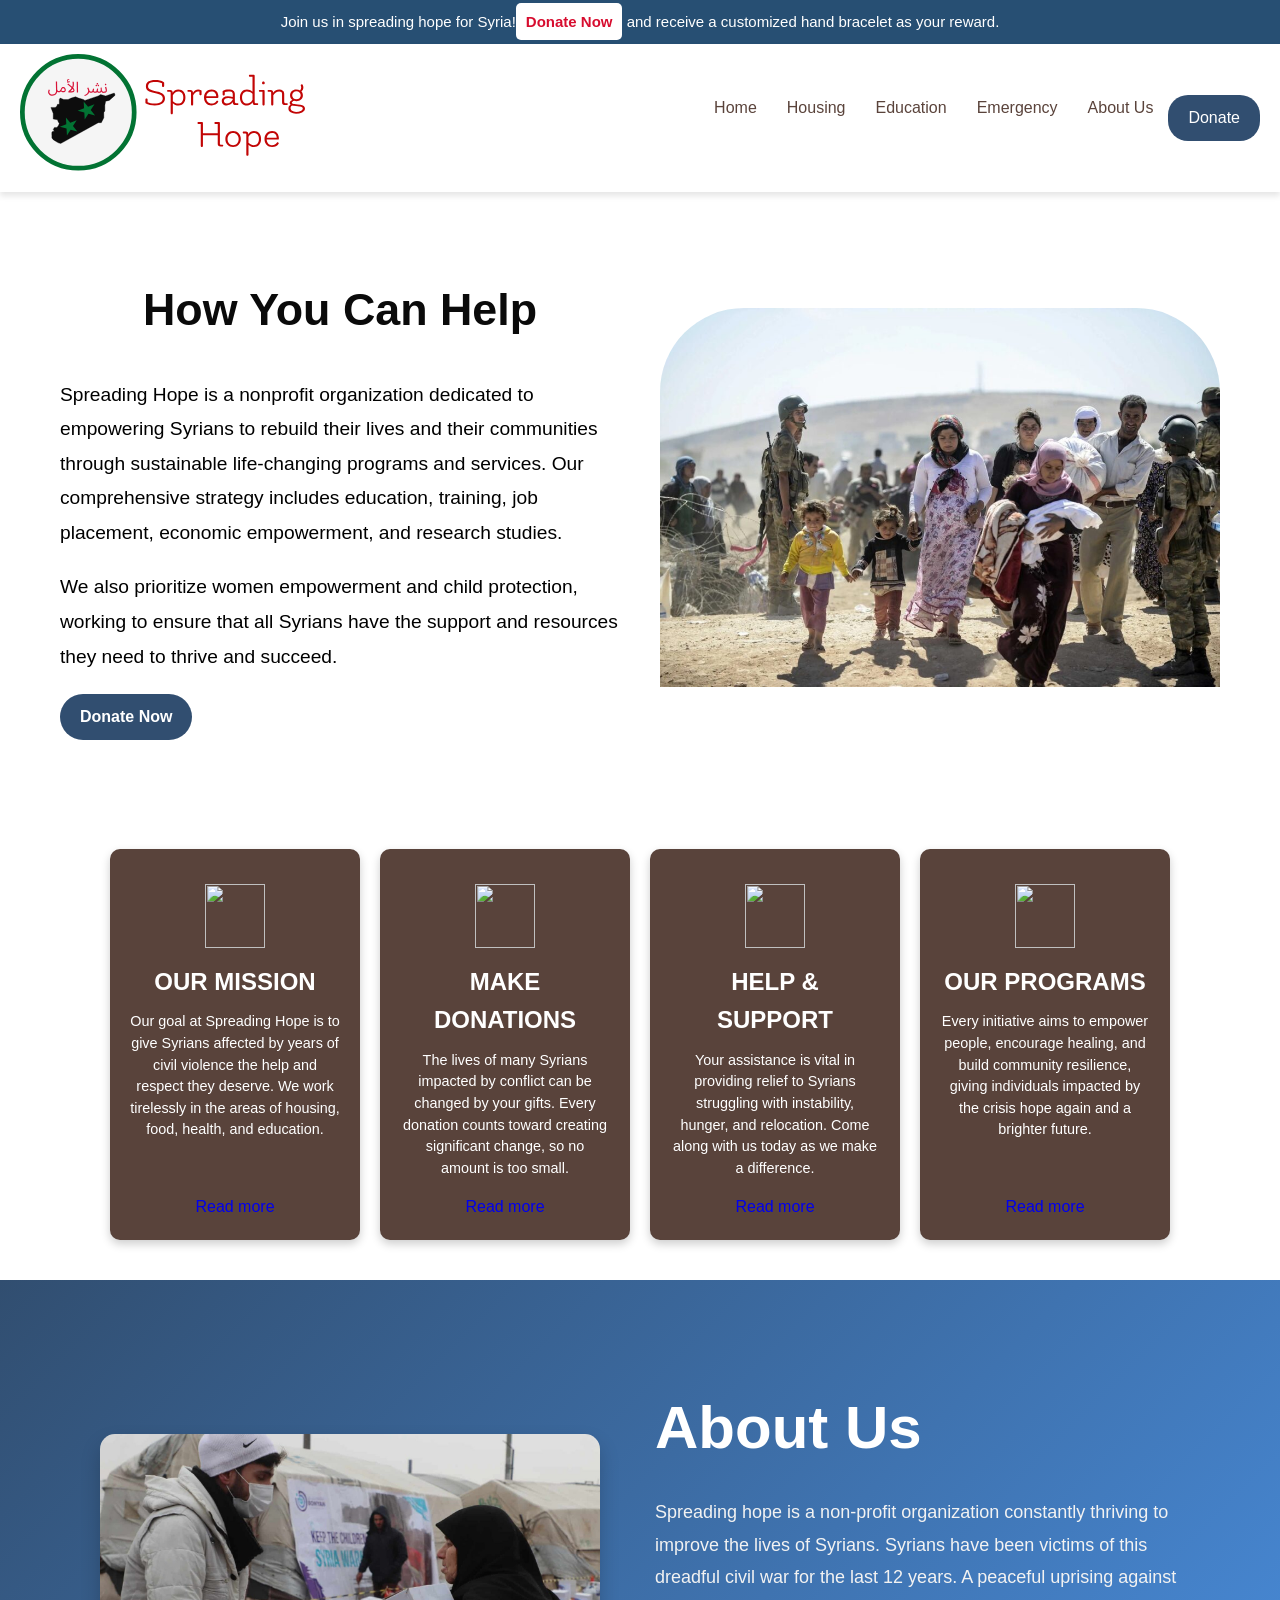
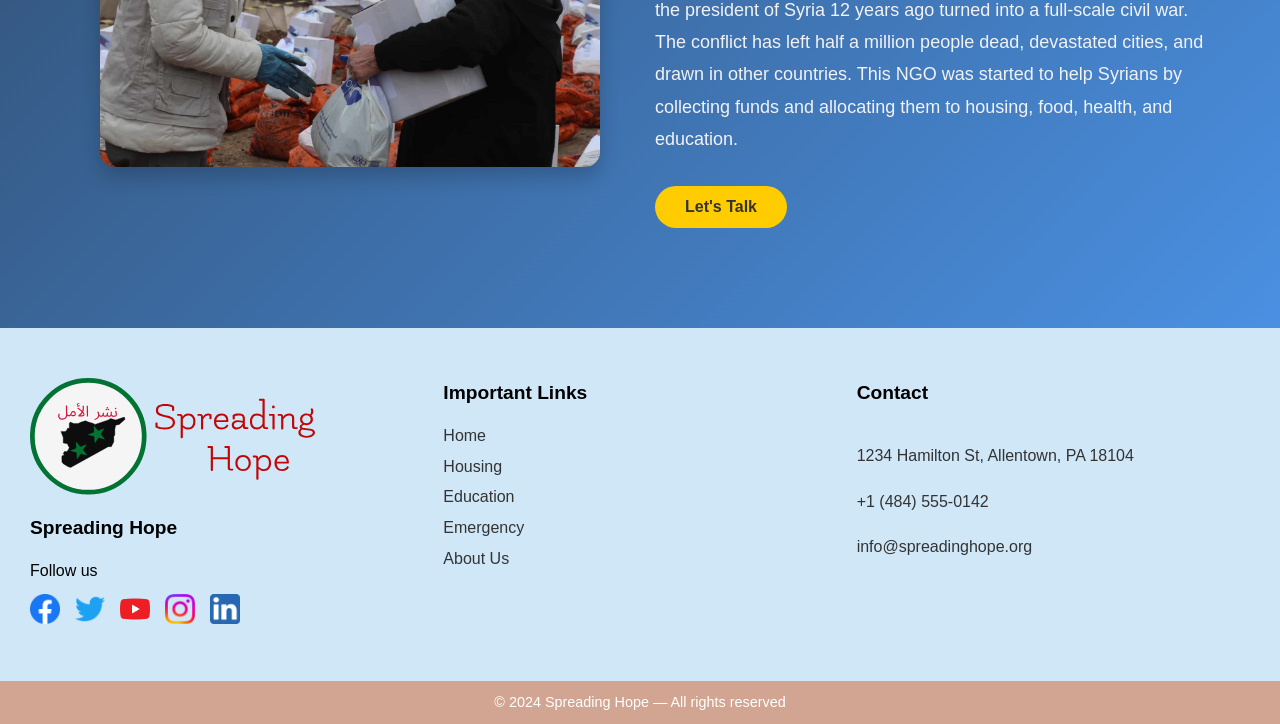
==== about-us.html @ 74ffae23 "Refine site with SEO, accessibility, and content updates" ====
<!DOCTYPE html>
<html lang="en">
<head>
  <meta charset="UTF-8">
  <meta name="viewport" content="width=device-width, initial-scale=1.0">
  <title>About Us — Spreading Hope for Syria</title>
  <meta name="description" content="Spreading Hope is a nonprofit providing housing, education, and emergency relief to Syrians affected by years of conflict.">
  <link rel="icon" type="image/svg+xml" href="images/logo.svg">
  <meta property="og:type" content="website">
  <meta property="og:title" content="About Us — Spreading Hope for Syria">
  <meta property="og:description" content="Spreading Hope is a nonprofit providing housing, education, and emergency relief to Syrians affected by years of conflict.">
  <meta property="og:image" content="images/About Us 1.jpg">
  <meta name="twitter:card" content="summary_large_image">
  <link rel="stylesheet" href="style.css">
</head>
<body>

    <!-- Header Section -->
    <div class="top-container">
        <p class="top-message">Join us in spreading hope for Syria!<a href="donation.html" class="learn-more">Donate Now</a> and receive a customized hand bracelet as your reward.</p>
      </div>


      <header>
    <nav>
      <div class="logo">
        <img src="images/logo.svg" alt="Spreading Hope logo" width="120" height="120" loading="lazy" decoding="async">
      </div>
      <ul class="sidebar">
        <li onclick="hideSidebar()"><a href="#" aria-label="Close menu"><svg xmlns="http://www.w3.org/2000/svg" height="24px" viewBox="0 -960 960 960" width="24px" fill="currentColor"><path d="m256-200-56-56 224-224-224-224 56-56 224 224 224-224 56 56-224 224 224 224-56 56-224-224-224 224Z"/></svg></a></li>
        <li><a href="index.html">Home</a></li>
        <li><a href="housing.html">Housing</a></li>
        <li><a href="education.html">Education</a></li>
        <li><a href="emergency.html">Emergency</a></li>
        <li><a href="about-us.html">About Us</a></li>
        <li><a href="donation.html" class="cta-button">Donate Now</a></li>
      </ul>
      <ul>
        <li class="hideOnMobile"><a href="index.html">Home</a></li>
        <li class="hideOnMobile"><a href="housing.html">Housing</a></li>
        <li class="hideOnMobile"><a href="education.html">Education</a></li>
        <li class="hideOnMobile"><a href="emergency.html">Emergency</a></li>
        <li class="hideOnMobile"><a href="about-us.html">About Us</a></li>
        <li class="hideOnMobile"><a href="donation.html" class="cta-button">Donate</a></li>
        <li class="menubutton" onclick="showSidebar()"><a href="#" aria-label="Open menu"><svg xmlns="http://www.w3.org/2000/svg" height="24px" viewBox="0 -960 960 960" width="24px" fill="currentColor"><path d="M120-240v-80h720v80H120Zm0-200v-80h720v80H120Zm0-200v-80h720v80H120Z"/></svg></a></li>
      </ul>
    </nav>
  </header>

    <!-- About Us Section -->
    <!-- How you can Help -->
 <section class="why_donate">
    <div class="text-section">
        <h2>How You Can Help</h2>
        <p>
            Spreading Hope is a nonprofit organization dedicated to empowering Syrians to rebuild their lives and their communities through sustainable life-changing programs and services. Our comprehensive strategy includes education, training, job placement, economic empowerment, and research studies.
        </p>
        <p>
            We also prioritize women empowerment and child protection, working to ensure that all Syrians have the support and resources they need to thrive and succeed.
        </p>
        <a href="donation.html" class="learn-more">Donate Now</a>
    </div>
    <div class="image-section">
        <img src="images/housing1.jpg" alt="Image" loading="lazy" decoding="async">
    </div>
  </section>

<!-- Containers -->
<div class="card-container">
    <div class="card">
      <img src="images/our-mission-icon.png" alt="" width="64" height="64" loading="lazy">
      <h3>Our Mission</h3>
      <p>Our goal at Spreading Hope is to give Syrians affected by years of civil violence the help and respect they deserve. We work tirelessly in the areas of housing, food, health, and education.</p>
      <a class="btn" href="about-us.html">Read more</a>
    </div>
    <div class="card">
      <img src="images/make-donation-icon.png" alt="" width="64" height="64" loading="lazy">
      <h3>Make Donations</h3>
      <p>The lives of many Syrians impacted by conflict can be changed by your gifts. Every donation counts toward creating significant change, so no amount is too small.</p>
      <a class="btn" href="donation.html">Read more</a>
    </div>
    <div class="card">
      <img src="images/help-icon.png" alt="" width="64" height="64" loading="lazy">
      <h3>Help &amp; Support</h3>
      <p>Your assistance is vital in providing relief to Syrians struggling with instability, hunger, and relocation. Come along with us today as we make a difference.</p>
      <a class="btn" href="emergency.html">Read more</a>
    </div>
    <div class="card">
      <img src="images/programs-icon.png" alt="" width="64" height="64" loading="lazy">
      <h3>Our Programs</h3>
      <p>Every initiative aims to empower people, encourage healing, and build community resilience, giving individuals impacted by the crisis hope again and a brighter future.</p>
      <a class="btn" href="housing.html">Read more</a>
    </div>
  </div>

    <!-- About us -->
    <section id="about">
        <div class="main">
            <div class="image-container">
                <img src="images/About Us 1.jpg" alt="Make difference" loading="lazy" decoding="async">
            </div>
            <div class="about-text">
                <h1>About Us</h1>
                <p>Spreading hope is a non-profit organization constantly thriving to improve the lives of Syrians. Syrians have been victims of this dreadful civil war for the last 12 years. A peaceful uprising against the president of Syria 12 years ago turned into a full-scale civil war. The conflict has left half a million people dead, devastated cities, and drawn in other countries. This NGO was started to help Syrians by collecting funds and allocating them to housing, food, health, and education.</p>
                <button type="button" class="about_button">Let's Talk</button>
            </div>
        </div>
    </section>

 <!-- Footer Section -->
 <footer>
    <div class="footer">
      <div class="footer-section">
        <div class="logo">
          <img src="images/logo.svg" alt="Spreading Hope logo" width="120" height="120" style="display: block; margin-bottom: 15px;" loading="lazy" decoding="async">
        </div>
        <h3>Spreading Hope</h3>
        <p>Follow us</p>
        <div class="social-icons">
          <a href="#" aria-label="Facebook"><img src="images/facebook logo_icon.png" alt="" width="32" height="32" loading="lazy"></a>
          <a href="#" aria-label="X (Twitter)"><img src="images/twitter logo_icon.png" alt="" width="32" height="32" loading="lazy"></a>
          <a href="#" aria-label="YouTube"><img src="images/youtube logo_icon.png" alt="" width="32" height="32" loading="lazy"></a>
          <a href="#" aria-label="Instagram"><img src="images/instagram logo_icon.png" alt="" width="32" height="32" loading="lazy"></a>
          <a href="#" aria-label="LinkedIn"><img src="images/linkedin logo_icon.png" alt="" width="32" height="32" loading="lazy"></a>
        </div>
      </div>
      <div class="footer-section">
        <h3>Important Links</h3>
        <ul>
          <li><a href="index.html">Home</a></li>
          <li><a href="housing.html">Housing</a></li>
          <li><a href="education.html">Education</a></li>
          <li><a href="emergency.html">Emergency</a></li>
          <li><a href="about-us.html">About Us</a></li>
        </ul>
      </div>
      <div class="footer-section">
        <h3>Contact</h3>
        <div class="contact-info">
          <p>1234 Hamilton St, Allentown, PA 18104</p>
          <p>+1 (484) 555-0142</p>
          <p>info@spreadinghope.org</p>
        </div>
      </div>
    </div>
    <div class="footer-bottom">
      &copy; 2024 Spreading Hope &mdash; All rights reserved
    </div>
  </footer>

  <script src="script.js"></script>
</body>
</html>
---- style.css ----
/* General Styles */
* {
    margin: 0;
    padding: 0;
    box-sizing: border-box;
  }

  body {
    font-family: Arial, sans-serif;
    line-height: 1.6;
  }

  /* Top Container */
  .top-container {
    background-color: #274F73;
    color: white;
    text-align: center;
    padding: 10px 0;
    font-family: Arial, Helvetica, sans-serif;
    font-size: 15px;
  }
.learn-more{
    color: #d70d2f;
    text-decoration: none;
    font-weight: bold;
    font-size: 15px;
    padding: 10px 10px;
    background-color:white;
    border-radius: 5px;
    transition: background-color 0.3s ease;
}
  /* Logo size */
.logo img {
    height: 120px; /* Adjust this value for a smaller logo */
    width: auto; /* Maintain aspect ratio */

}

/* 
nav-sidebar styling */
.sidebar {
  position: fixed;
  top: 0;
  right: 0;
  height: 100vh;
  width: 15rem;
  z-index: 999;
  background-color: rgb(194, 222, 255, 0.6);
  backdrop-filter: blur(2px);
  box-shadow: -10px 0 10px rgb(233, 180, 180, 0.2);
  display: flex;
  flex-direction: column;
  align-items: flex-start;
  justify-content: flex-start;
}

  /* Navigation */
  header {
    position: sticky;
    background: white;
    padding: 10px 20px;
    top: 0; /* Sticks to the top of the viewport */
    z-index: 1000; /* Ensures it stays above other elements */
    background: white; /* Matches the background color */
    padding: 10px 20px; /* Adjust as needed */
    box-shadow: 0 4px 6px rgba(0, 0, 0, 0.1); /* Optional: Adds a shadow for better visibility */

  }

  nav {
    display: flex;
    justify-content: space-between;
    align-items: center;
  }

  nav ul {
    list-style: none;
    display: flex;
  }

  nav a {
    text-decoration: none;
    color: #5A433B;
    margin: 0 15px;
  }

 .cta-button {
    background-color: #314e70;
    color: white;
    padding: 10px 20px;
    border-radius: 20px;
    display: inline-block; /* Ensures it's treated as a block-like element */
    margin: 0; /* Removes any default margins */
    text-decoration: none; /* Removes underline if any */
      
    
  }
.cta-button:hover {
    background-color: #003580; /* Slightly darker shade for hover effect */
     transition: background-color 0.3s ease;
    
  }

  /* Carousel */
.carousel {
    width: 100%; 
    height: 700px; 
    overflow: hidden; 
    position: relative; 
}

.carousel-slides {
    display: flex; 
    transition: transform 0.5s ease; 
    width:100%;
}
/* 
.carousel-item {
    min-width: 100%; 
    height: 100%; 
    display: flex;
    justify-content: center; 
    align-items: center; 
} */
.carousel-item{
   flex: 0 0 100%;
   height:100%;

}
.carousel-item img {
    width: 100%; 
    height: 100%; 
    object-fit: cover; 
    display:block;
}

/* Center text in the carousel */
.carousel-content {
    position: absolute;
    top: 50%;
    left: 50%;
    transform: translate(-50%, -50%);
    color: #ffffff;
    font-size: 3rem;
    text-shadow: 2px 2px 4px rgba(0, 0, 0, 0.5); 
    z-index: 10; 
}

/* Ensure the following content doesn’t overlap */
#home {
    position: relative;
    z-index: 1; /* Place content above carousel */
    text-align: center;
}

/* Donation Page */
/* .donation {
    max-width: 600px;
    margin: 20px auto;
    padding: 20px;
}

#img_don{
    content: "";
    position: absolute;
    width: 100%;
    height: 80%;
    z-index: -1;
    opacity: 0.4;
}

h1 {
    font-size: 3em;
    margin-bottom: 10px;
}
.donation-interval {
    display: flex;
    justify-content: center;
    margin-bottom: 20px;
}
.donation-interval button {
    background-color: #4c2e19;
    color: white;
    border: none;
    padding: 10px 20px;
    margin: 0 5px;
    border-radius: 20px;
    font-size: 1em;
    cursor: pointer;
}
.donation-interval button.active {
    background-color: #8b4513;
}
.amount-options {
    display: grid;
    grid-template-columns: repeat(3, 1fr);
    gap: 15px;
    margin-bottom: 20px;
}
.amount {
    border: 1px solid #8b4513;
    border-radius: 10px;
    padding: 10px 0;
    font-size: 1.5em;
    cursor: pointer;
    background: white;
    transition: 0.3s;
}
.amount:hover {
    background-color: #f0e68c;
}
.custom-amount {
    border: 1px solid #8b4513;
    border-radius: 10px;
    padding: 10px;
    font-size: 1.2em;
    width: calc(100% - 30px);
    margin: 0 auto;
    text-align: center;
}
.submit-button {
    background-color: #4c2e19;
    color: white;
    border: none;
    padding: 10px 20px;
    font-size: 1em;
    border-radius: 10px;
    cursor: pointer;
    transition: 0.3s;
}
.submit-button:hover {
    background-color: #8b4513;
}
.payment-methods {
    margin-top: 30px;
}
.payment-methods img {
    width: 60px;
    margin: 0 10px;
    vertical-align: middle; */
/* } */



/* Why Donation */
.why_donate {
    max-width: 1200px;
    margin: 50px auto;
    display: flex;
    align-items: center;
    padding: 20px;
    gap: 20px;
}
.text-section {
    flex: 1;
    padding-right: 20px;
}
.text-section h1 {
    font-size: 3rem;
    color: #0056b3;
}
.text-section p {
    font-size: 1.2rem;
    line-height: 1.8;
    margin: 20px 0;
}
.text-section .badges {
    display: flex;
    gap: 15px;
    margin: 20px 0;
}
.text-section .badges img {
    width: 60px;
    height: 60px;
}
.text-section .learn-more {
    background-color: #314e70;
    color: #fff;
    text-decoration: none;
    padding: 10px 20px;
    border-radius: 25px;
    font-size: 1rem;
    display: inline-block;
    transition: background-color 0.3s;
}
.text-section .learn-more:hover {
    background-color: #003f7d;
}
.image-section {
    flex: 1;
    position: relative;
}
.image-section img {
    width: 100%;
    mask-image: url('data:image/svg+xml;utf8,<svg xmlns="http://www.w3.org/2000/svg" viewBox="0 0 100 100"><rect width="100" height="100" rx="15" ry="15" fill="white" /></svg>');
    -webkit-mask-image: url('data:image/svg+xml;utf8,<svg xmlns="http://www.w3.org/2000/svg" viewBox="0 0 100 100"><rect width="100" height="100" rx="15" ry="15" fill="white" /></svg>');
    mask-size: cover;
    -webkit-mask-size: cover;
}

/* 3 Container */
/* .container {
    display: flex;
    justify-content: space-between;
    gap: 20px;
    max-width: 1000px;
    margin: 0 auto;
}
.card {
    background-color: #fff;
    border-radius: 10px;
    box-shadow: 0 4px 6px rgba(0, 0, 0, 0.1);
    width: 300px;
    text-align: center;
    padding: 20px;
    border: 1px solid #ddd;
}
.card img {
    width: 60px;
    height: 60px;
    margin-bottom: 10px;
}
.card h3 {
    color: #0066cc;
    margin: 10px 0;
}
.card p {
    color: #555;
    margin: 10px 0 20px;
}
.card a {
    text-decoration: none;
    background-color: #0066cc;
    color: #fff;
    padding: 10px 20px;
    border-radius: 5px;
    display: inline-block;
}
.card a:hover {
    background-color: #005bb5;
} */

/* Youtube Link */
.youtube {
    text-align: center;
    max-width: 900px;
    margin: 0 auto;
}

.subtitle {
    font-size: 1.2em;
    color: #8b0000;
    margin-bottom: 20px;
}
.video-container {
    width: 100%;
    max-width: 600px;
    margin: 0 auto;
    border-radius: 10px;
    overflow: hidden;
    box-shadow: 0 4px 6px rgba(0, 0, 0, 0.1);
}
.video-container img {
    width: 100%;
    display: block;
}
.sw{
    width: 100%;
    height: 450px;
    border: none;
}

/* Client Section */
#client-section{
    position: relative;
    z-index: -1;
    text-align: center;
    margin-top: 100px;
    margin-bottom: 100px;
     }

     #client-section::before{
        content: "";
        position: absolute;
        /* background: url('../bg.jpg'); */
        width: 100%;
        height: 100%;
        z-index: -1;
        opacity: 0.4;
         }

         #img_client{
             content: "";
             position: absolute;
             width: 100%;
             height: 100%;
             z-index: -1;
             opacity: 0.4;
         }


     #client{
         display: flex;
         justify-content: center;
         align-items: center;
     }

     .client-item{
         padding: 34px;
     }

     #client img{
         height: 124px;
     }



/* Subscribe Section */
.subscribe-section {
    color: white;
    padding: 50px 20px;
    text-align: center;
    border-radius: 15px;
    box-shadow: 0 4px 10px rgba(0, 0, 0, 0.2);
    margin-top: 100px;
}

.subscribe-title {
    font-size: 32px;
    font-weight: bold;
    margin-bottom: 20px;
}

.subscribe-description {
    font-size: 18px;
    margin-bottom: 30px;
    color: #f0f0f0;
}

.subscribe-form {
    display: flex;
    justify-content: center;
    align-items: center;
    gap: 10px;
    flex-wrap: wrap;
}

.email-input {
    padding: 15px;
    font-size: 16px;
    border-radius: 25px;
    border: none;
    width: 300px;
    max-width: 100%;
    box-shadow: inset 0 2px 5px rgba(0, 0, 0, 0.2);
}

.subscribe-button {
    padding: 15px 30px;
    font-size: 16px;
    border: none;
    border-radius: 25px;
    background-color: #374d6d;
    color: #cdd0d4;
    cursor: pointer;
    font-weight: bold;
    transition: all 0.3s ease;
}

.subscribe-button:hover {
    background-color: #e0e6ef;
    color: #1d2b40;
    transform: translateY(-2px);
    box-shadow: 0 4px 10px rgba(0, 0, 0, 0.3);
}

 /* Contact Section */
 

.contact-section {
    background: url('images/peace.jpg*') no-repeat center center/cover; 
    padding: 60px 20px;
    text-align: center;
    border-radius: 15px;
    box-shadow: 0 8px 20px rgba(0, 0, 0, 0.1);
    margin: 50px auto;
    max-width: 800px;
}

.contact-title {
    font-size: 32px;
    font-weight: bold;
    color: #314e70;
    margin-bottom: 20px;
}

.contact-description {
    font-size: 18px;
    color: #555555;
    margin-bottom: 30px;
}

.contact-form {
    display: flex;
    flex-direction: column;
    gap: 15px;
    align-items: center;
    margin-bottom: 30px;
}

.contact-input, .contact-message {
    width: 100%;
    max-width: 500px;
    padding: 12px;
    font-size: 16px;
    border: 1px solid #cccccc;
    border-radius: 5px;
}

.contact-message {
    resize: none;
}

.contact-button {
    background-color: #314e70;
    color: white;
    padding: 12px 30px;
    font-size: 16px;
    border-radius: 25px;
    border: none;
    cursor: pointer;
    transition: background-color 0.3s ease;
}

.contact-button:hover {
    background-color: #4a90e2;
}

.contact-info {
    margin-top: 30px;
    font-size: 16px;
    color: #333333;
}

.contact-info p {
    margin: 5px 0;
}

/* About Us Section */
#about {
    width: 100%;
    padding: 100px 0;
    background: linear-gradient(135deg, #314e70, #4a90e2);
    color: white;
}

.main {
    width: 1130px;
    max-width: 95%;
    margin: 0 auto;
    display: flex;
    align-items: center;
    justify-content: space-between; /* Ensures image and text are on opposite sides */
    gap: 30px; /* Adds spacing between the image and text */
    flex-wrap: wrap; /* Allows wrapping for smaller screens */
}

.image-container {
    flex: 1; /* Ensures the image section takes equal space */
    text-align: center; /* Center-aligns the image */
}

.image-container img {
    height: auto;
    width: 100%; /* Makes image responsive */
    max-width: 500px; /* Limits the maximum size */
    border-radius: 15px;
    box-shadow: 0 10px 20px rgba(0, 0, 0, 0.2);
}

.about-text {
    flex: 1; /* Ensures the text section takes equal space */
    max-width: 600px;
}

.about-text h1 {
    font-size: 60px;
    font-weight: bold;
    margin-bottom: 20px;
}

.about-text p {
    font-size: 18px;
    line-height: 1.8;
    margin-bottom: 30px;
    color: #f2f2f2;
}

.about_button {
    background-color: #ffcc00;
    color: #333333;
    padding: 12px 30px;
    border-radius: 25px;
    font-size: 16px;
    font-weight: bold;
    border: none;
    cursor: pointer;
    transition: all 0.3s ease;
}

.about_button:hover {
    background-color: #ffd633;
}
/* Footer Section */
/* Footer */

.footer {
    background-color: #d0e7f8;
    padding: 40px 20px;
    display: flex;
    justify-content: space-between;
    align-items: flex-start;
    flex-wrap: wrap;
}
.footer-section {
    flex: 1;
    min-width: 250px;
    margin: 10px;
}
.footer-section h3 {
    margin-bottom: 15px;
    font-size: 1.2rem;
}
.footer-section ul {
    list-style: none;
    padding: 0;
}
.footer-section ul li {
    margin: 5px 0;
}
.footer-section ul li a {
    text-decoration: none;
    color: #333;
    font-size: 1rem;
}
.footer-section ul li a:hover {
    text-decoration: underline;
}
.social-icons {
    display: flex;
    gap: 15px;
    margin-top: 10px;
}
.social-icons a img {
    width: 30px;
    height: 30px;
}
.contact-info {
    display: flex;
    flex-direction: column;
    gap: 10px;
}
.contact-info div {
    display: flex;
    align-items: center;
    gap: 10px;
}
.contact-info div img {
    width: 20px;
    height: 20px;
}
.footer-bottom {
    background-color: #d1a592;
    text-align: center;
    padding: 10px 20px;
    font-size: 0.9rem;
    color: #fff;
}



   /* Utility Classes */
   .h-primary{
       font-size: 2.8rem;
       padding: 12px;
       
      
   }


h2{
  
    text-align: center;
    font-size: 2.8rem;
    padding: 12px;
    color: #0a0a0a;
    
    
}

   .h-secondary{
       font-size: 2.3rem;
       padding: 12px;
   }

   /* .btn{
       padding: 6px 20px;
       border: 2px solid white;
       background-color: brown;
       color: white;
       margin: 17px;
       font-size: 1.5rem;
       border-radius: 10px;
       cursor: pointer;
   }

   .btn:hover{
       background-color: black;
       color: white;
   }
 */


/* - */
/* button{
    background: #f9004d;
    color: white;
    text-decoration: none;
    border: 2px solid transparent;
    font-weight: bold;
    padding: 13px 30px;
    border-radius: 30px;
    transition: .4s;
    justify-content:center;
} */
/* button:hover{
    background: transparent;
    border: 2px solid #f9004d;
    cursor: pointer;
} */

/* /* Subscibe */
.subscribe-container {
    text-align: center;
    width: 90%;
    max-width: 600px;
    margin: auto;
  }

  .subscribe-title {
    font-size: 2.3rem;
    color: #0046aa;
    margin: 0;
  }

  .highlight {
    font-weight: bold;
  }

  .subscribe-description {
    font-size: 1rem;
    color: #00c0ff;
    margin: 10px 0 20px;
  }

  .subscribe-form {
    display: flex;
    justify-content: center;
    align-items: center;
  }

  .email-input {
    flex: 1;
    padding: 12px 15px;
    border: 1px solid #ccc;
    border-radius: 4px 0 0 4px;
    font-size: 1rem;
    outline: none;
  }

  .email-input::placeholder {
    color: #aaa;
  } 

  /* .subscribe-button {
    background-color: #ff9800;
    color: #ffffff;-
    border: none;
    padding: 12px 20px;
    font-size: 1rem;
    cursor: pointer;
    border-radius: 0 4px 4px 0;
    transition: background-color 0.3s ease;
  }

  .subscribe-button:hover {
    background-color: #e68a00;
  } */


  /* Footer */

   .footer {
    background-color: #d0e7f8;
    padding: 40px 20px;
    display: flex;
    justify-content: space-between;
    align-items: flex-start;
    flex-wrap: wrap;
    width:100%;
    height: auto;
}
.footer-section {
    flex: 1;
    min-width: 250px;
    margin: 10px;
}
.footer-section h3 {
    margin-bottom: 15px;
    font-size: 1.2rem;
} 
.footer-section ul {
    list-style: none;
    padding: 0;
}
.footer-section ul li {
    margin: 5px 0;
}
.footer-section ul li a {
    text-decoration: none;
    color: #333;
    font-size: 1rem;
}
.footer-section ul li a:hover {
    text-decoration: underline;
}
.social-icons {
    display: flex;
    gap: 15px;
    margin-top: 10px;
}
.social-icons a img {
    width: 30px;
    height: 30px;
}
.contact-info {
    display: flex;
    flex-direction: column;
    gap: 10px;
}
.contact-info div {
    display: flex;
    align-items: center;
    gap: 10px;
}
.contact-info div img {
    width: 20px;
    height: 20px;
}
/* .footer-bottom {
    background-color: #d1a592;
    text-align: center;
    padding: 10px 20px;
    font-size: 0.9rem;
    color: #fff;
    width: 100%;
    height:auto;
} */
/* .footer-bottom {
    background-color: #d1a592; 
    text-align: center;
    padding: 10px 20px;
    font-size: 0.9rem;
    color: #fff;
    width: 100%; 
    height: auto;
    box-sizing: border-box; 
    position: relative; 
} */




/*Donation  */
.donation {
    text-align: center;
    justify-content: center;
    align-items: center;
    display: flex;
    flex-wrap: wrap;
    justify-content: space-around;

}

.donation-container {
    width: 400px;
    background-color: #ffffff;
    box-shadow: 0 4px 10px rgba(0, 0, 0, 0.1);
    border-radius: 8px;
    padding: 20px;
    text-align: center;
}

.donation-container h2 {
    font-size: 1.5rem;
    margin-bottom: 20px;
}

.amount-display {
    font-size: 2.5rem;
    font-weight: bold;
    color: #333;
    margin: 20px 0;
}

.amount-buttons {
    display: flex;
    justify-content: space-between;
    gap: 10px;
    margin-bottom: 20px;
}

.amount-button {
    flex: 1;
    padding: 10px;
    font-size: 1rem;
    border: 1px solid #cccccc;
    border-radius: 4px;
    text-align: center;
    cursor: pointer;
    background-color: #ffffff;
    transition: background-color 0.3s ease-in-out;
}

.amount-button:hover {
    background-color: #f0f0f0;
}

.amount-button.selected {
    background-color: #ffc107;
    color: #ffffff;
    font-weight: bold;
    border: none;
}

.custom-amount {
    display: flex;
    align-items: center;
    justify-content: center;
    margin-bottom: 20px;
    gap: 10px;
}

.custom-amount input {
    flex: 1;
    padding: 10px;
    border: 1px solid #cccccc;
    border-radius: 4px;
    text-align: center;
}

.custom-amount button {
    background-color: #e0e0e0;
    border: none;
    padding: 10px;
    border-radius: 4px;
    cursor: pointer;
    transition: background-color 0.3s ease-in-out;
}

.custom-amount button:hover {
    background-color: #cccccc;
}

.dropdown {
    width: 100%;
    padding: 10px;
    border: 1px solid #cccccc;
    border-radius: 4px;
    margin-bottom: 20px;
}

.next-button {
    width: 100%;
    padding: 15px;
    background-color: #ffc107;
    border: none;
    color: #ffffff;
    font-size: 1.2rem;
    font-weight: bold;
    border-radius: 4px;
    cursor: pointer;
    text-align: center;
    transition: background-color 0.3s ease-in-out;
}

.next-button:hover {
    background-color: #e6a700;
}

.payment-methods {
    margin-top: 30px;
}
.payment-methods img {
    width: 60px;
    margin: 0 10px;
    vertical-align: middle;
}

/* Hosuing page */
.section-wrapper {
    max-width: 1200px;
    margin: 50px auto;
    display: flex;
    align-items: center;
    gap: 20px;
    padding: 20px;
}

.image-column {
    flex: 1;
}

.image-column img {
    width: 100%;
    height: auto;
    border-radius: 15px;
    box-shadow: 0 4px 10px rgba(0, 0, 0, 0.1);
}

.text-column {
    flex: 1;
    padding: 10px;
}

#title {
    font-size: 2.5rem;
    color: #0056b3;
    margin-bottom: 20px;
}

#description {
    font-size: 1rem;
    line-height: 1.8;
    color: #555;
}

#description p {
    margin-bottom: 15px;
}


/* Container like mission */
.card-container {
    display: flex;
    justify-content: center;
    align-items: stretch; /* Ensures all cards stretch to the same height */
    gap: 20px;
    padding: 40px;
    flex-wrap: wrap;
}

.card {
    background:  #59433B;
    border-radius: 10px;
    width: 250px;
    min-height: 350px; /* Ensures all cards have the same height */
    text-align: center;
    padding: 20px;
    color: white;
    box-shadow: 0 4px 10px rgba(0, 0, 0, 0.2);
    transition: transform 0.3s ease, box-shadow 0.3s ease;
    display: flex;
    flex-direction: column;
    justify-content: space-between; /* Ensures consistent spacing for button placement */
}

.card:hover {
    transform: translateY(-5px);
    box-shadow: 0 6px 15px rgba(0, 0, 0, 0.3);
}

.card img {
    width: 60px;
    margin: 15px auto;
}

.card h3 {
    font-size: 1.5rem;
    margin-bottom: 10px;
    text-transform: uppercase;
}

.card p {
    font-size: 0.9rem;
    line-height: 1.5;
    margin-bottom: 15px;
    flex-grow: 1; /* Ensures text space adjusts for alignment */
}

.card button {
    background-color: #3c4c6a;
    color: #eef2fa;
    border: none;
    padding: 10px 15px;
    border-radius: 5px;
    font-size: 0.9rem;
    cursor: pointer;
    transition: background-color 0.3s ease;
}

.card button:hover {
    background-color: #ddeafc;
    color: #3c4c6a;
}



/* Emergancy Page */
.services{
    margin: 34px;
    display: flex;
}
.services .box{
   border: 2px solid brown;
   padding: 34px;
   margin: 25px 10px;
   border-radius: 28px;
   background-color: #f2f2f2;
   margin-bottom: 20px;
}

.services .box img{
   height: 160px;
   margin: auto;
   display: block;
}
.services .box p{
   font-style: initial;
}


/* Donation */
   /* Home section */
   #home{
    display: flex;
    flex-direction: column;
    padding: 3px 200px;
    height: 650px;
    justify-content: center;
    align-items: center;
}

#home::before{
    content: "";
/* background: url(../bg1.jpg) no-repeat center center/cover; */
position: absolute;
height: 642px;
top: 0px;
left: 0px;
width: 100%;
z-index: -1;
opacity: 0.89;
}

#home_img{
    position: absolute;
    height: 650px;
    top: 0px;
    left: 0px;
    width: 100%;
    z-index: -1;
    opacity: 0.89;
}

#home h1{
    color: #da382b;
    text-align: center;
    font-size: 4rem;
    
}

#home p{
    color: white;
    text-align: center;
    font-size: 1.5rem;
}



.cont_housing {
    display: flex;
    align-items: center;
    justify-content: space-between;
    padding: 20px;
    max-width: 1200px;
    margin: 0 auto;
    flex-wrap: wrap;
}

.hero, .what-we-do {
    padding: 40px 0;
    background-color: #ddeafc; 
    color: #070303;
}

.text-content {
    max-width: 50%;
}

.text-content h1  {
    font-size: 2.5rem;
    font-weight: bold;
    margin-bottom: 20px;
}
.text-content h2{
    font-size: 2.0rem;
    font-weight: bold;
    margin-bottom: 20px;
}

.text-content p {
    font-size: 1rem;
    line-height: 1.6;
    margin-bottom: 15px;
}

.video-content iframe {
    max-width: 100%;
    border-radius: 8px;
}

.image-content {
    flex: 1; /* Allows the image to take up available space */
    display: flex;
    justify-content: center; /* Centers the image horizontally */
}

.image-content img {
    max-width: 90%;
    height: auto;
    border-radius: 8px;

}

#change-life {
    background-color: #ffffff; /* White background for the section */
    color: #333333; /* Dark text for readability */
    text-align: center;
    padding: 40px 20px;
}

.impact-section h2 {
    font-size: 2.2rem;
    font-weight: bold;
    margin-bottom: 20px;
    color: #000000; /* Bold black for the heading */
}

.impact-section p {
    font-size: 1rem;
    line-height: 1.8;
    margin-bottom: 15px;
    color: #555555; /* Slightly lighter text for contrast */
}

.impact-section p:last-child {
    margin-bottom: 0;
}

#change-life hr {
    margin: 20px auto;
    border: none;
    border-top: 1px solid #dddddd;
    width: 60%;
}

#zayna-story-section {
    display: flex;
    flex-wrap: wrap;
    background-color: #2d3c66; /* Navy background */
    color: #ffffff; /* White text for contrast */
    padding: 40px 20px;
    align-items: center;
}

.story-content {
    display: flex;
    flex-direction: row;
    justify-content: center;
    width: 100%;
}

.story-image {
    flex: 1;
    min-width: 300px;
}

.story-image img {
    width: 90%;
    height: auto;
    border-radius: 8px;
}

.story-text {
    flex: 1;
    padding: 20px;
    max-width: 600px;
}

.story-text h2 {
    font-size: 2.4rem;
    font-weight: bold;
    margin-bottom: 20px;
}

.story-text p {
    font-size: 1rem;
    line-height: 1.6;
    margin-bottom: 15px;
}

.donate-btn {
    background-color: transparent;
    color: #ffffff;
    border: 2px solid #ffffff;
    padding: 10px 20px;
    font-size: 1rem;
    font-weight: bold;
    cursor: pointer;
    text-transform: uppercase;
    transition: background-color 0.3s ease, color 0.3s ease;
}

.donate-btn:hover {
    background-color: #ffffff;
    color: #2d3c66;
}

#project-overview {
    background-color: #4CAF50;
    padding: 30px 20px;
    text-align: center;
    color: #fff;
  }

  .projects-title {
    font-size: 28px;
    margin-bottom: 10px;
  }

  .projects-description {
    font-size: 16px;
    margin-bottom: 30px;
  }

  .projects-grid {
    display: flex;
    justify-content: center;
    gap: 20px;
  }

  .project-card {
    background-color: #fff;
    color: #4CAF50;
    border-radius: 5px;
    overflow: hidden;
    text-align: center;
    max-width: 300px;
    box-shadow: 0 4px 6px rgba(0, 0, 0, 0.1);
  }

  .project-image {
    width: 100%;
    height: auto;
  }

  .project-title {
    font-size: 20px;
    margin: 15px 0 5px;
  }

  .project-text {
    font-size: 14px;
    margin: 0 10px 15px;
  }

  .project-button {
    background-color: transparent;
    border: 2px solid #4CAF50;
    color: #4CAF50;
    padding: 10px 20px;
    border-radius: 5px;
    cursor: pointer;
    margin-bottom: 15px;
    transition: all 0.3s ease;
  }

  .project-button:hover {
    background-color: #4CAF50;
    color: #fff;
  }


  /* Emegency page */
  #emergency-care {
    background-color: #fff;
    color: #000;
    padding: 40px 20px;
    line-height: 1.6;
  }

  .content-wrapper {
    max-width: 800px;
    margin: 0 auto;
  }

  .section-title {
    font-size: 2.5rem;
    font-weight: bold;
    margin-bottom: 20px;
  }

  .intro-text {
    font-size: 1rem;
    margin-bottom: 20px;
  }

  .subheading {
    font-size: 1.25rem;
    margin: 30px 0 15px;
  }

  .action-list {
    list-style-type: none;
    padding: 0;
  }

  .action-list li {
    margin-bottom: 15px;
    font-size: 1rem;
  }

  .action-list li strong {
    font-weight: bold;
  }

  .closing-text {
    font-size: 1rem;
    margin-top: 30px;
  }
/* media query to hide sidebar nav on desktop */
@media screen and (max-width: 800px) {
    .hideOnMobile a {
      color: #333; /* Default link text color */
      text-decoration: none;
      font-weight: bold;
      padding: 20px 10px; /* Add padding to create space for the rectangle */
      border-radius: 5px; /* Optional: rounded corners for the rectangle */
      transition: background-color 0.3s ease, color 0.3s ease; /* Smooth transition for hover effect */
    }
}

/* Hover effect: change background and text color */
.hideOnMobile a:hover {
  background-color: #314e70; /* Highlight background color on hover */
  color: #fff; /* Change text color for contrast */
}

@media screen and (max-width: 400px) {
  .sidebar {
    width: 100%;
  }
}

/* desktop media query using css grid */
@media screen and (min-width: 800px) {
.sidebar {
  display: none;
}

.menubutton {
  display: none;
}

/* 
    .footer {
      position: relative;
      width: 100%;
      background: #3586ff;
      min-height: 100px;
      padding: 20px 50px;
      display: flex;
      justify-content: center;
      align-items: center;
      flex-direction: column;
    }

    .social-icon,
    .menu {
      position: relative;
      display: flex;
      justify-content: center;
      align-items: center;
      margin: 10px 0;
      flex-wrap: wrap;
    }

    .social-icon__item,
    .menu__item {
      list-style: none;
    }

    .social-icon__link {
      font-size: 2rem;
      color: #fff;
      margin: 0 10px;
      display: inline-block;
      transition: 0.5s;
    }
    .social-icon__link:hover {
      transform: translateY(-10px);
    }

    .menu__link {
      font-size: 1.2rem;
      color: #fff;
      margin: 0 10px;
      display: inline-block;
      transition: 0.5s;
      text-decoration: none;
      opacity: 0.75;
      font-weight: 300;
    }

    .menu__link:hover {
      opacity: 1;
    }

    .footer p {
      color: #fff;
      margin: 15px 0 10px 0;
      font-size: 1rem;
      font-weight: 300;
    }

    .wave {
      position: absolute;
      top: -100px;
      left: 0;
      width: 100%;
      height: 100px;
      background: url("https://i.ibb.co/wQZVxxk/wave.png");
      background-size: 1000px 100px;
    }

    .wave#wave1 {
      z-index: 1000;
      opacity: 1;
      bottom: 0;
      animation: animateWaves 4s linear infinite;
    }

    .wave#wave2 {
      z-index: 999;
      opacity: 0.5;
      bottom: 10px;
      animation: animate 4s linear infinite !important;
    }

    .wave#wave3 {
      z-index: 1000;
      opacity: 0.2;
      bottom: 15px;
      animation: animateWaves 3s linear infinite;
    }

    .wave#wave4 {
      z-index: 999;
      opacity: 0.7;
      bottom: 20px;
      animation: animate 3s linear infinite;
    } */

    @keyframes animateWaves {
      0% {
        background-position-x: 1000px;
      }
      100% {
        background-positon-x: 0px;
      }
    }

    @keyframes animate {
      0% {
        background-position-x: -1000px;
      }
      100% {
        background-positon-x: 0px;
      }
    }


  
/* ============================================================
   PASS 1 ENHANCEMENTS  (appended — design tokens, a11y, motion)
   ============================================================ */

:root {
  /* Color system — pulled from existing palette so nothing shifts visually */
  --color-primary: #274F73;
  --color-accent: #d70d2f;
  --color-text: #1a1a1a;
  --color-muted: #5a6470;
  --color-bg: #ffffff;
  --color-surface: #f4f7fb;

  /* Spacing scale */
  --space-xs: 0.5rem;
  --space-sm: 1rem;
  --space-md: 2rem;
  --space-lg: 4rem;

  /* Radius & shadow */
  --radius: 8px;
  --shadow-sm: 0 2px 8px rgba(0,0,0,0.06);
  --shadow-md: 0 8px 24px rgba(0,0,0,0.10);

  scroll-behavior: smooth;
}

/* Visually-hidden form labels (accessible to screen readers, invisible on screen) */
.visually-hidden {
  position: absolute !important;
  width: 1px; height: 1px;
  padding: 0; margin: -1px;
  overflow: hidden;
  clip: rect(0,0,0,0);
  white-space: nowrap;
  border: 0;
}

/* Consistent, visible keyboard focus for accessibility (WCAG 2.4.7) */
a:focus-visible,
button:focus-visible,
input:focus-visible,
textarea:focus-visible,
.cta-button:focus-visible {
  outline: 3px solid var(--color-accent);
  outline-offset: 2px;
  border-radius: 4px;
}

/* Style the card "Read more" / project links so the <a> looks like the old <button> */
.card .btn,
.project-card .project-button,
.about-text .about_button {
  display: inline-block;
  text-decoration: none;
  cursor: pointer;
}

/* Scroll-reveal motion (progressive enhancement; JS adds .is-visible) */
.reveal {
  opacity: 0;
  transform: translateY(24px);
  transition: opacity 0.6s ease, transform 0.6s ease;
  will-change: opacity, transform;
}
.reveal.is-visible {
  opacity: 1;
  transform: none;
}

/* Respect users who prefer reduced motion */
@media (prefers-reduced-motion: reduce) {
  :root { scroll-behavior: auto; }
  .reveal { opacity: 1; transform: none; transition: none; }
}
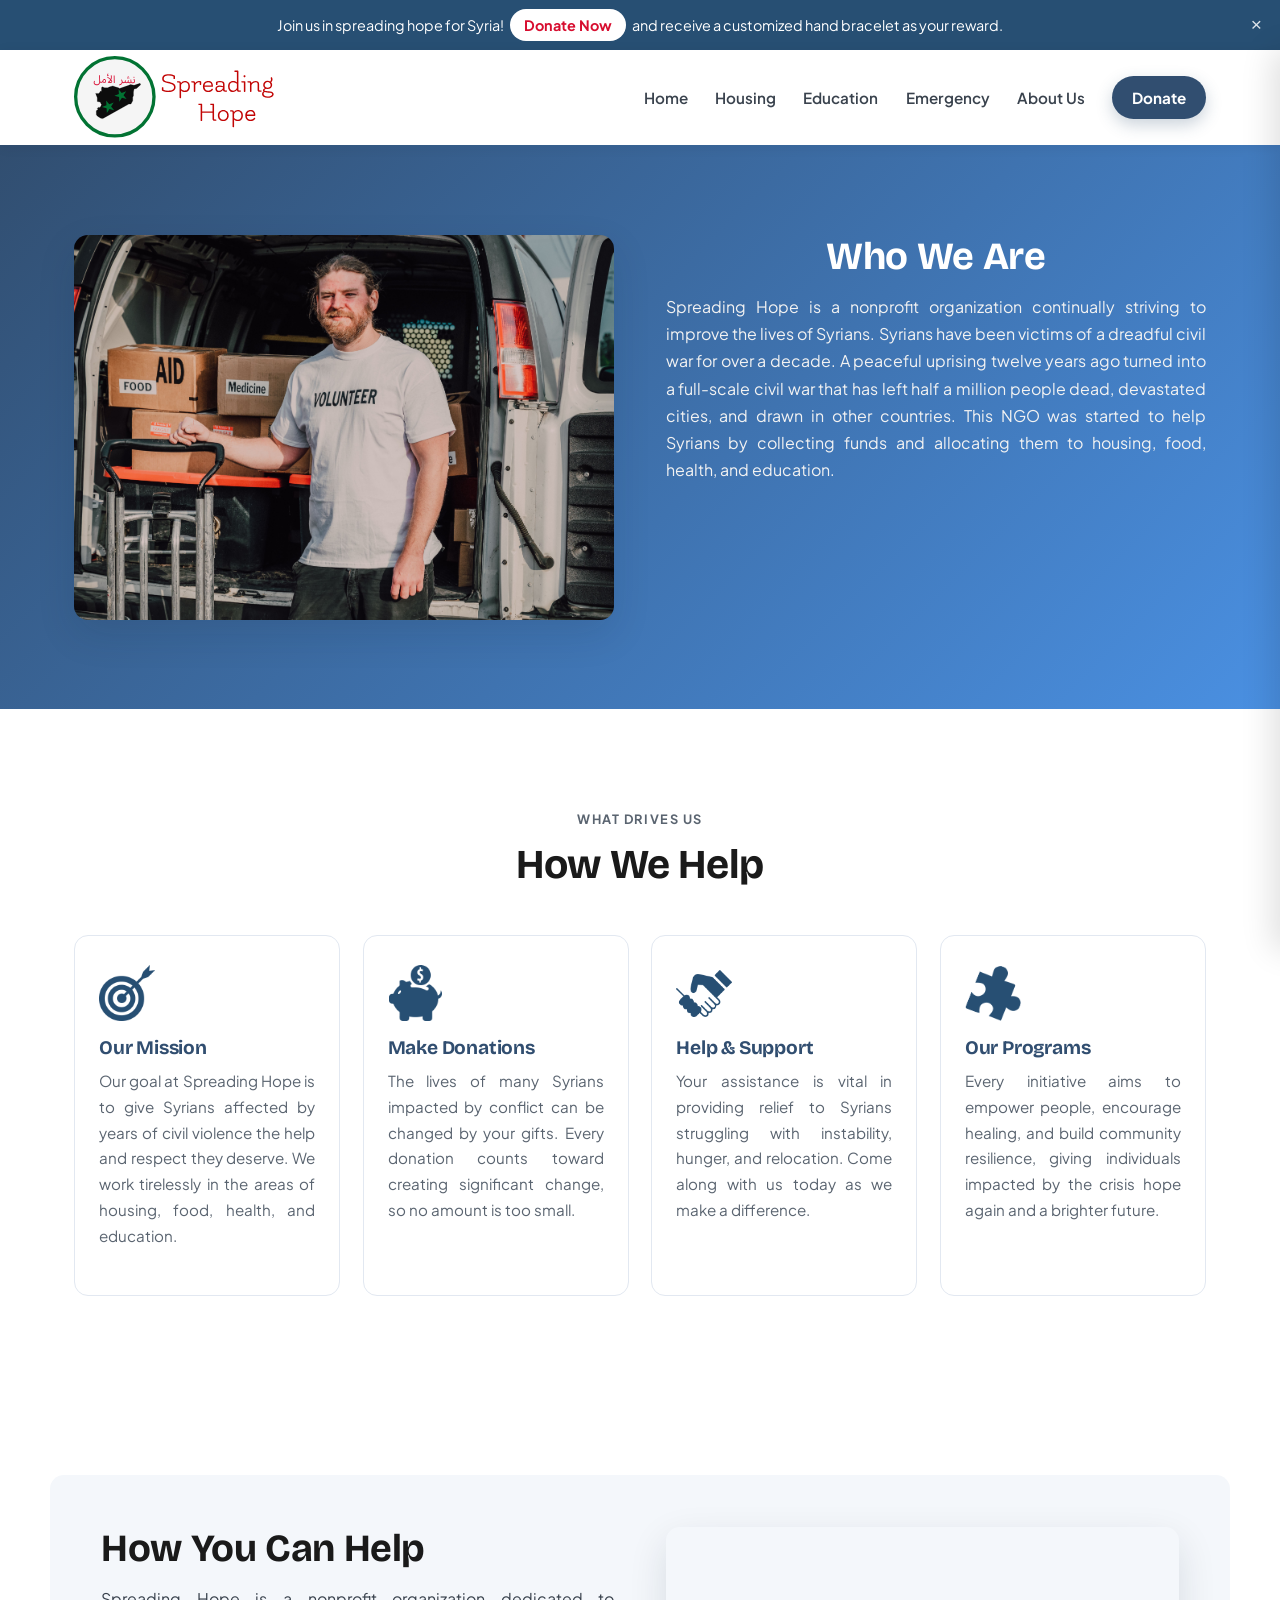
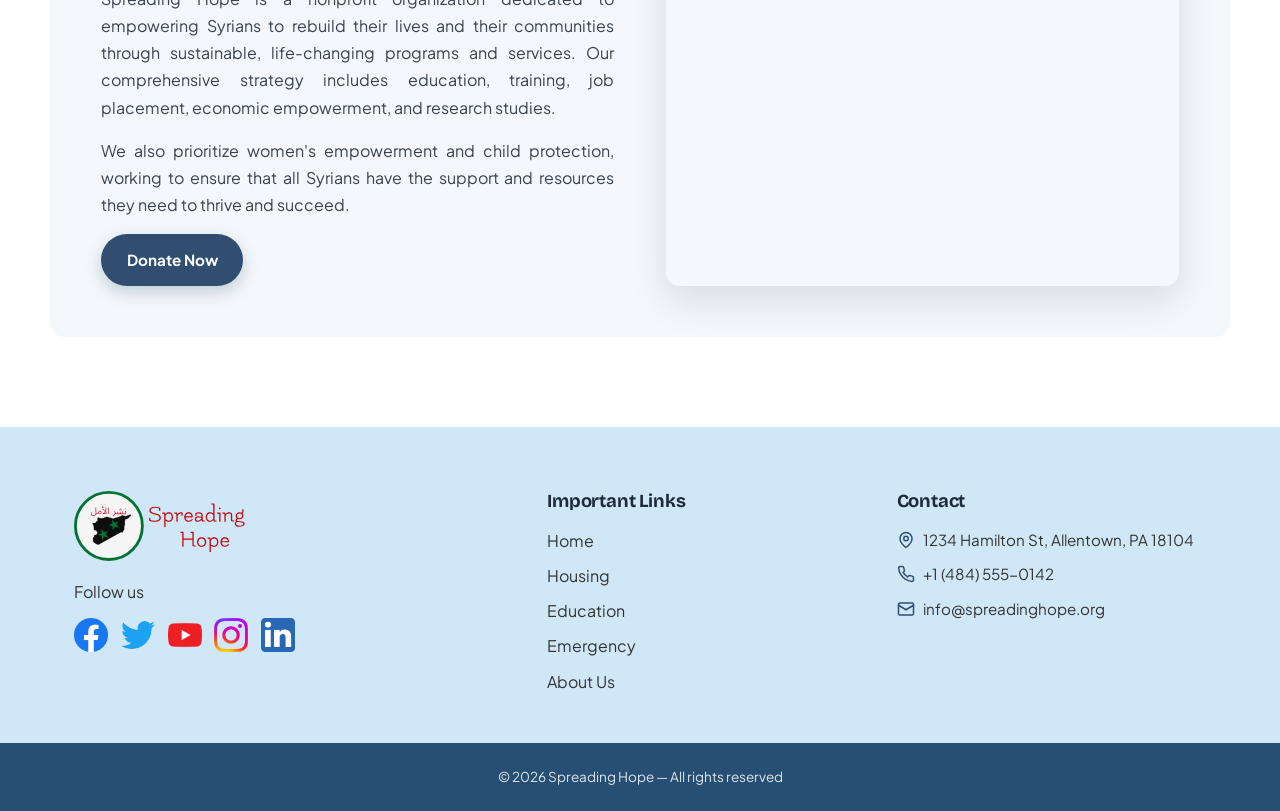
==== commit 5cc6115e: "updated files with better layout" ====
--- a/about-us.html
+++ b/about-us.html
@@ -1,5 +1,6 @@
 <!DOCTYPE html>
 <html lang="en">
+
 <head>
   <meta charset="UTF-8">
   <meta name="viewport" content="width=device-width, initial-scale=1.0">
@@ -11,23 +12,33 @@
   <meta property="og:description" content="Spreading Hope is a nonprofit providing housing, education, and emergency relief to Syrians affected by years of conflict.">
   <meta property="og:image" content="images/About Us 1.jpg">
   <meta name="twitter:card" content="summary_large_image">
-  <link rel="stylesheet" href="style.css">
+  <link rel="preconnect" href="https://fonts.googleapis.com">
+  <link rel="preconnect" href="https://fonts.gstatic.com" crossorigin>
+  <link href="https://fonts.googleapis.com/css2?family=Bricolage+Grotesque:opsz,wght@12..96,500;12..96,600;12..96,700;12..96,800&family=Plus+Jakarta+Sans:wght@400;500;600;700&display=swap" rel="stylesheet">
+  <link rel="stylesheet" href="css/style.css">
 </head>
+
 <body>
+  <!-- Top announcement bar -->
+  <div class="top-container" id="topBar">
+    <div class="top-bar-inner">
+      <p class="top-message">Join us in spreading hope for Syria! <a href="donation.html" class="learn-more">Donate Now</a> and receive a customized hand bracelet as your reward.</p>
+      <button class="top-close" onclick="closeTopBar()" aria-label="Dismiss announcement">&times;</button>
+    </div>
+  </div>
 
-    <!-- Header Section -->
-    <div class="top-container">
-        <p class="top-message">Join us in spreading hope for Syria!<a href="donation.html" class="learn-more">Donate Now</a> and receive a customized hand bracelet as your reward.</p>
+  <header>
+    <nav>
+      <div class="logo">
+        <img src="images/logo.svg" alt="Spreading Hope logo" width="120" height="120">
       </div>
 
-
-      <header>
-    <nav>
-      <div class="logo">
-        <img src="images/logo.svg" alt="Spreading Hope logo" width="120" height="120" loading="lazy" decoding="async">
-      </div>
-      <ul class="sidebar">
-        <li onclick="hideSidebar()"><a href="#" aria-label="Close menu"><svg xmlns="http://www.w3.org/2000/svg" height="24px" viewBox="0 -960 960 960" width="24px" fill="currentColor"><path d="m256-200-56-56 224-224-224-224 56-56 224 224 224-224 56 56-224 224 224 224-56 56-224-224-224 224Z"/></svg></a></li>
+      <ul class="sidebar" id="sidebar">
+        <li onclick="hideSidebar()">
+          <a href="#" aria-label="Close menu">
+            <svg xmlns="http://www.w3.org/2000/svg" height="24px" viewBox="0 -960 960 960" width="24px" fill="currentColor"><path d="m256-200-56-56 224-224-224-224 56-56 224 224 224-224 56 56-224 224 224 224-56 56-224-224-224 224Z"/></svg>
+          </a>
+        </li>
         <li><a href="index.html">Home</a></li>
         <li><a href="housing.html">Housing</a></li>
         <li><a href="education.html">Education</a></li>
@@ -35,6 +46,7 @@
         <li><a href="about-us.html">About Us</a></li>
         <li><a href="donation.html" class="cta-button">Donate Now</a></li>
       </ul>
+
       <ul>
         <li class="hideOnMobile"><a href="index.html">Home</a></li>
         <li class="hideOnMobile"><a href="housing.html">Housing</a></li>
@@ -42,79 +54,87 @@
         <li class="hideOnMobile"><a href="emergency.html">Emergency</a></li>
         <li class="hideOnMobile"><a href="about-us.html">About Us</a></li>
         <li class="hideOnMobile"><a href="donation.html" class="cta-button">Donate</a></li>
-        <li class="menubutton" onclick="showSidebar()"><a href="#" aria-label="Open menu"><svg xmlns="http://www.w3.org/2000/svg" height="24px" viewBox="0 -960 960 960" width="24px" fill="currentColor"><path d="M120-240v-80h720v80H120Zm0-200v-80h720v80H120Zm0-200v-80h720v80H120Z"/></svg></a></li>
+        <li class="menubutton" onclick="showSidebar()">
+          <a href="#" aria-label="Open menu">
+            <svg xmlns="http://www.w3.org/2000/svg" height="24px" viewBox="0 -960 960 960" width="24px" fill="currentColor"><path d="M120-240v-80h720v80H120Zm0-200v-80h720v80H120Zm0-200v-80h720v80H120Z"/></svg>
+          </a>
+        </li>
       </ul>
     </nav>
   </header>
 
-    <!-- About Us Section -->
-    <!-- How you can Help -->
- <section class="why_donate">
-    <div class="text-section">
-        <h2>How You Can Help</h2>
-        <p>
-            Spreading Hope is a nonprofit organization dedicated to empowering Syrians to rebuild their lives and their communities through sustainable life-changing programs and services. Our comprehensive strategy includes education, training, job placement, economic empowerment, and research studies.
-        </p>
-        <p>
-            We also prioritize women empowerment and child protection, working to ensure that all Syrians have the support and resources they need to thrive and succeed.
-        </p>
-        <a href="donation.html" class="learn-more">Donate Now</a>
-    </div>
-    <div class="image-section">
-        <img src="images/housing1.jpg" alt="Image" loading="lazy" decoding="async">
+  <!-- About intro -->
+  <section id="about" class="section">
+    <div class="main">
+      <div class="image-container">
+        <img src="images/ourmission.jpg" alt="Aid workers supporting a displaced Syrian family" loading="lazy" decoding="async">
+      </div>
+      <div class="about-text">
+       <h2 class="section-title">Who We Are</h2>
+        <p>Spreading Hope is a nonprofit organization continually striving to improve the lives of Syrians. Syrians have been victims of a dreadful civil war for over a decade. A peaceful uprising twelve years ago turned into a full-scale civil war that has left half a million people dead, devastated cities, and drawn in other countries. This NGO was started to help Syrians by collecting funds and allocating them to housing, food, health, and education.</p>
+      </div>
     </div>
   </section>
 
-<!-- Containers -->
-<div class="card-container">
-    <div class="card">
-      <img src="images/our-mission-icon.png" alt="" width="64" height="64" loading="lazy">
-      <h3>Our Mission</h3>
-      <p>Our goal at Spreading Hope is to give Syrians affected by years of civil violence the help and respect they deserve. We work tirelessly in the areas of housing, food, health, and education.</p>
-      <a class="btn" href="about-us.html">Read more</a>
+  <!-- How we help -->
+  <section class="section">
+    <div class="section-head">
+      <p class="eyebrow">What drives us</p>
+      <h2>How We Help</h2>
     </div>
-    <div class="card">
-      <img src="images/make-donation-icon.png" alt="" width="64" height="64" loading="lazy">
-      <h3>Make Donations</h3>
-      <p>The lives of many Syrians impacted by conflict can be changed by your gifts. Every donation counts toward creating significant change, so no amount is too small.</p>
-      <a class="btn" href="donation.html">Read more</a>
+    <div class="card-container">
+      <div class="card">
+        <img src="images/our-mission-icon.png" alt="" width="64" height="64" loading="lazy">
+        <h3>Our Mission</h3>
+        <p>Our goal at Spreading Hope is to give Syrians affected by years of civil violence the help and respect they deserve. We work tirelessly in the areas of housing, food, health, and education.</p>
+        
+      </div>
+      <div class="card">
+        <img src="images/make-donation-icon.png" alt="" width="64" height="64" loading="lazy">
+        <h3>Make Donations</h3>
+        <p>The lives of many Syrians impacted by conflict can be changed by your gifts. Every donation counts toward creating significant change, so no amount is too small.</p>
+       
+      </div>
+      <div class="card">
+        <img src="images/help-icon.png" alt="" width="64" height="64" loading="lazy">
+        <h3>Help &amp; Support</h3>
+        <p>Your assistance is vital in providing relief to Syrians struggling with instability, hunger, and relocation. Come along with us today as we make a difference.</p>
+       
+      </div>
+      <div class="card">
+        <img src="images/programs-icon.png" alt="" width="64" height="64" loading="lazy">
+        <h3>Our Programs</h3>
+        <p>Every initiative aims to empower people, encourage healing, and build community resilience, giving individuals impacted by the crisis hope again and a brighter future.</p>
+        
+      </div>
     </div>
-    <div class="card">
-      <img src="images/help-icon.png" alt="" width="64" height="64" loading="lazy">
-      <h3>Help &amp; Support</h3>
-      <p>Your assistance is vital in providing relief to Syrians struggling with instability, hunger, and relocation. Come along with us today as we make a difference.</p>
-      <a class="btn" href="emergency.html">Read more</a>
+  </section>
+
+  <!-- How you can help -->
+  <section class="why_donate">
+    <div class="text-section">
+      <h2>How You Can Help</h2>
+      <p>
+        Spreading Hope is a nonprofit organization dedicated to empowering Syrians to rebuild their lives and their communities through sustainable, life-changing programs and services. Our comprehensive strategy includes education, training, job placement, economic empowerment, and research studies.
+      </p>
+      <p>
+        We also prioritize women's empowerment and child protection, working to ensure that all Syrians have the support and resources they need to thrive and succeed.
+      </p>
+      <a href="donation.html" class="cta-button">Donate Now</a>
     </div>
-    <div class="card">
-      <img src="images/programs-icon.png" alt="" width="64" height="64" loading="lazy">
-      <h3>Our Programs</h3>
-      <p>Every initiative aims to empower people, encourage healing, and build community resilience, giving individuals impacted by the crisis hope again and a brighter future.</p>
-      <a class="btn" href="housing.html">Read more</a>
+    <div class="image-section">
+      <img src="images/mission1.jpg" alt="image" loading="lazy" decoding="async">
     </div>
-  </div>
+  </section>
 
-    <!-- About us -->
-    <section id="about">
-        <div class="main">
-            <div class="image-container">
-                <img src="images/About Us 1.jpg" alt="Make difference" loading="lazy" decoding="async">
-            </div>
-            <div class="about-text">
-                <h1>About Us</h1>
-                <p>Spreading hope is a non-profit organization constantly thriving to improve the lives of Syrians. Syrians have been victims of this dreadful civil war for the last 12 years. A peaceful uprising against the president of Syria 12 years ago turned into a full-scale civil war. The conflict has left half a million people dead, devastated cities, and drawn in other countries. This NGO was started to help Syrians by collecting funds and allocating them to housing, food, health, and education.</p>
-                <button type="button" class="about_button">Let's Talk</button>
-            </div>
-        </div>
-    </section>
-
- <!-- Footer Section -->
- <footer>
+  <!-- Footer -->
+  <footer>
     <div class="footer">
       <div class="footer-section">
         <div class="logo">
-          <img src="images/logo.svg" alt="Spreading Hope logo" width="120" height="120" style="display: block; margin-bottom: 15px;" loading="lazy" decoding="async">
+          <img src="images/logo.svg" alt="Spreading Hope logo" width="120" height="120" style="margin-bottom: 15px;">
         </div>
-        <h3>Spreading Hope</h3>
+        
         <p>Follow us</p>
         <div class="social-icons">
           <a href="#" aria-label="Facebook"><img src="images/facebook logo_icon.png" alt="" width="32" height="32" loading="lazy"></a>
@@ -124,6 +144,7 @@
           <a href="#" aria-label="LinkedIn"><img src="images/linkedin logo_icon.png" alt="" width="32" height="32" loading="lazy"></a>
         </div>
       </div>
+
       <div class="footer-section">
         <h3>Important Links</h3>
         <ul>
@@ -134,20 +155,23 @@
           <li><a href="about-us.html">About Us</a></li>
         </ul>
       </div>
+
       <div class="footer-section">
         <h3>Contact</h3>
         <div class="contact-info">
-          <p>1234 Hamilton St, Allentown, PA 18104</p>
-          <p>+1 (484) 555-0142</p>
-          <p>info@spreadinghope.org</p>
+          <p><svg viewBox="0 0 24 24" fill="none" stroke="currentColor" stroke-width="2" stroke-linecap="round" stroke-linejoin="round"><path d="M20 10c0 6-8 12-8 12s-8-6-8-12a8 8 0 0 1 16 0z"/><circle cx="12" cy="10" r="3"/></svg>1234 Hamilton St, Allentown, PA 18104</p>
+          <p><svg viewBox="0 0 24 24" fill="none" stroke="currentColor" stroke-width="2" stroke-linecap="round" stroke-linejoin="round"><path d="M22 16.92v3a2 2 0 0 1-2.18 2 19.79 19.79 0 0 1-8.63-3.07 19.5 19.5 0 0 1-6-6 19.79 19.79 0 0 1-3.07-8.67A2 2 0 0 1 4.11 2h3a2 2 0 0 1 2 1.72c.13.96.36 1.9.7 2.81a2 2 0 0 1-.45 2.11L8.09 9.91a16 16 0 0 0 6 6l1.27-1.27a2 2 0 0 1 2.11-.45c.91.34 1.85.57 2.81.7A2 2 0 0 1 22 16.92z"/></svg>+1 (484) 555-0142</p>
+          <p><svg viewBox="0 0 24 24" fill="none" stroke="currentColor" stroke-width="2" stroke-linecap="round" stroke-linejoin="round"><rect x="2" y="4" width="20" height="16" rx="2"/><path d="m22 7-10 6L2 7"/></svg>info@spreadinghope.org</p>
         </div>
       </div>
     </div>
+
     <div class="footer-bottom">
-      &copy; 2024 Spreading Hope &mdash; All rights reserved
+      &copy; 2026 Spreading Hope — All rights reserved
     </div>
   </footer>
 
-  <script src="script.js"></script>
+  <script src="js/script.js"></script>
 </body>
+
 </html>
--- a/css/style.css
+++ b/css/style.css
@@ -0,0 +1,575 @@
+:root {
+      /* ===== YOUR theme colors (pulled from style.css, unchanged) ===== */
+      --navy: #314e70;        /* primary buttons / CTAs */
+      --navy-top: #274F73;    /* top announcement bar */
+      --navy-dark: #003580;   /* primary hover */
+      --blue-light: #4a90e2;  /* secondary blue */
+      --accent: #d70d2f;      /* red accent */
+      --green: #4CAF50;       /* projects band */
+      --green-dark: #449d48;
+      --yellow: #ffcc00;      /* about button */
+      --yellow-dark: #ffd633;
+      --footer-bg: #d0e7f8;   /* light-blue footer */
+      --footer-bottom: #d1a592;
+
+      --ink: #1a1a1a;
+      --ink-soft: #39424d;
+      --muted: #5a6470;
+      --bg: #ffffff;
+      --surface: #f4f7fb;
+      --line: #e2e8f1;
+
+      --maxw: 1180px;
+      --r: 14px;
+      --shadow-sm: 0 4px 14px rgba(20, 30, 50, .06);
+      --shadow: 0 14px 38px rgba(20, 30, 50, .12);
+      --ease: cubic-bezier(.22, .61, .36, 1);
+    }
+
+    * { box-sizing: border-box; margin: 0; padding: 0; }
+    html { scroll-behavior: smooth; }
+
+    body {
+      font-family: "Plus Jakarta Sans", system-ui, -apple-system, sans-serif;
+      color: var(--ink);
+      background: var(--bg);
+      line-height: 1.7;
+      -webkit-font-smoothing: antialiased;
+    }
+
+    h1, h2, h3 {
+      font-family: "Bricolage Grotesque", sans-serif;
+      line-height: 1.1;
+      letter-spacing: -.01em;
+      color: var(--ink);
+    }
+
+    .section-title {
+    text-align: center;
+}
+
+    img { display: block; max-width: 100%; }
+    a { color: inherit; text-decoration: none; }
+
+    .wrap { max-width: var(--maxw); margin-inline: auto; padding-inline: 24px; }
+    .section { padding-block: clamp(3.5rem, 7vw, 6rem); }
+
+    .eyebrow {
+      font-family: "Plus Jakarta Sans", sans-serif;
+      font-weight: 700;
+      font-size: .8rem;
+      letter-spacing: .12em;
+      text-transform: uppercase;
+      color: var(--accent);
+      margin-bottom: .75rem;
+    }
+
+    .visually-hidden {
+      position: absolute; width: 1px; height: 1px;
+      padding: 0; margin: -1px; overflow: hidden;
+      clip: rect(0 0 0 0); white-space: nowrap; border: 0;
+    }
+
+    /* ---------- Buttons ---------- */
+    .btn-primary,
+    .cta-button,
+    .contact-button {
+      display: inline-flex;
+      align-items: center;
+      gap: .5rem;
+      background: var(--navy);
+      color: #fff;
+      font-family: "Plus Jakarta Sans", sans-serif;
+      font-weight: 700;
+      font-size: .95rem;
+      padding: .8rem 1.6rem;
+      border: none;
+      border-radius: 999px;
+      cursor: pointer;
+      transition: transform .2s var(--ease), background .2s var(--ease), box-shadow .2s var(--ease);
+      box-shadow: 0 6px 16px rgba(49, 78, 112, .25);
+    }
+    .btn-primary:hover,
+    .cta-button:hover,
+    .contact-button:hover {
+      background: var(--navy-dark);
+      transform: translateY(-2px);
+      box-shadow: 0 10px 24px rgba(49, 78, 112, .32);
+    }
+    .btn-primary:active,
+    .cta-button:active { transform: translateY(0); }
+
+    /* Card "Read more" — accent text link with arrow */
+    .btn {
+      display: inline-flex;
+      align-items: center;
+      gap: .35rem;
+      font-weight: 700;
+      font-size: .9rem;
+      color: var(--accent);
+      cursor: pointer;
+      transition: gap .2s var(--ease), color .2s var(--ease);
+    }
+    .btn::after { content: "→"; transition: transform .2s var(--ease); }
+    .btn:hover { color: #a90a24; }
+    .btn:hover::after { transform: translateX(4px); }
+
+    /* ---------- Top announcement bar ---------- */
+    .top-container { background: var(--navy-top); color: #fff; font-size: .9rem; position: relative; }
+    .top-bar-inner {
+      max-width: var(--maxw); margin-inline: auto;
+      padding: .55rem 48px; display: flex; align-items: center;
+      justify-content: center; gap: 1rem; text-align: center; flex-wrap: wrap;
+    }
+    .top-message { margin: 0; }
+    .top-message .learn-more {
+      display: inline-block; background: #fff; color: var(--accent);
+      font-weight: 700; padding: .25rem .9rem; border-radius: 999px;
+      margin-inline: .25rem; transition: transform .2s var(--ease);
+    }
+    .top-message .learn-more:hover { transform: translateY(-1px); }
+    .top-close {
+      position: absolute; right: 18px; top: 50%; transform: translateY(-50%);
+      background: none; border: none; color: #fff;
+      font-size: 1.2rem; line-height: 1; cursor: pointer; opacity: .85;
+    }
+    .top-close:hover { opacity: 1; }
+
+    /* ---------- Header / nav ---------- */
+    header {
+      position: sticky; top: 0; z-index: 50;
+      background: rgba(255, 255, 255, .94);
+      backdrop-filter: blur(10px);
+      box-shadow: 0 2px 12px rgba(20, 30, 50, .07);
+    }
+    nav {
+      max-width: var(--maxw); margin-inline: auto;
+      padding: .35rem 24px; display: flex;
+      align-items: center; justify-content: space-between;
+    }
+    nav .logo img { height: 84px; width: auto; }
+    nav > ul { list-style: none; display: flex; align-items: center; gap: 1.7rem; }
+    nav > ul a { font-weight: 600; font-size: .95rem; color: var(--ink-soft); transition: color .2s; }
+    nav > ul a:hover { color: var(--navy); }
+    nav > ul .cta-button { color: #fff; padding: .55rem 1.25rem; }
+    nav > ul .cta-button:hover { color: #fff; }
+
+    .menubutton { display: none; cursor: pointer; }
+    .menubutton svg { width: 28px; height: 28px; }
+
+    .sidebar {
+      list-style: none; position: fixed; top: 0; right: 0;
+      height: 100vh; width: 260px; background: #fff;
+      box-shadow: -8px 0 30px rgba(0, 0, 0, .12);
+      padding: 1.5rem; display: flex; flex-direction: column; gap: .4rem;
+      transform: translateX(100%); transition: transform .3s var(--ease); z-index: 100;
+    }
+    .sidebar.open { transform: translateX(0); }
+    .sidebar li { list-style: none; }
+    .sidebar a { display: block; padding: .6rem .3rem; font-weight: 600; color: var(--ink-soft); }
+    .sidebar a:hover { color: var(--navy); }
+    .sidebar .cta-button { color: #fff; justify-content: center; margin-top: .5rem; }
+    .sidebar li:first-child { align-self: flex-end; }
+
+    /* ---------- Hero carousel ---------- */
+    .carousel { position: relative; height: clamp(440px, 70vh, 640px); overflow: hidden; }
+    .carousel-slides { position: absolute; inset: 0; }
+    .carousel-item { position: absolute; inset: 0; opacity: 0; transition: opacity 1.1s var(--ease); }
+    .carousel-item.active { opacity: 1; }
+    .carousel-item img { width: 100%; height: 100%; object-fit: cover; }
+    .carousel::after {
+      content: ""; position: absolute; inset: 0;
+      background: linear-gradient(180deg, rgba(15, 25, 45, .25) 0%, rgba(15, 25, 45, .68) 100%);
+    }
+    .carousel-content {
+      position: absolute; inset: 0; z-index: 2;
+      display: flex; flex-direction: column; justify-content: center; align-items: flex-start;
+      gap: 1.3rem; max-width: var(--maxw); margin-inline: auto; padding: 0 24px; color: #fff;
+    }
+    .h-primary {
+      color: #fff; font-size: clamp(2.4rem, 5.5vw, 4.2rem);
+      font-weight: 800; max-width: 16ch; text-shadow: 0 2px 18px rgba(0, 0, 0, .3);
+    }
+    .hero-sub {
+      color: rgba(255, 255, 255, .94); font-size: clamp(1rem, 1.6vw, 1.25rem);
+      max-width: 46ch; line-height: 1.6; text-shadow: 0 1px 10px rgba(0, 0, 0, .3);
+    }
+
+    /* ---------- Crisis + video ---------- */
+    .cont_housing {
+      max-width: var(--maxw); margin-inline: auto; padding-inline: 24px;
+      display: grid; grid-template-columns: 1fr 1fr;
+      gap: clamp(1.5rem, 4vw, 3.5rem); align-items: center;
+    }
+    .text-content h2 { font-size: clamp(1.6rem, 3vw, 2.4rem); margin-bottom: 1rem; }
+    .text-content p { color: var(--ink-soft); text-align: justify; -webkit-hyphens: auto; hyphens: auto; }
+    .video-content iframe {
+      width: 100%; aspect-ratio: 16 / 9; height: auto;
+      border-radius: var(--r); box-shadow: var(--shadow);
+    }
+
+    .education-hero .cont_housing {
+  align-items: start;
+}
+    .hero .image-content img {
+     width: 100%;
+     aspect-ratio: 16 / 9;
+     height: auto;
+     object-fit: cover;
+     border-radius: var(--r);
+     box-shadow: var(--shadow);
+   }
+
+    /* ---------- Why donate ---------- */
+    .why_donate {
+      background: var(--surface);
+      display: grid; grid-template-columns: 1fr 1fr;
+      gap: clamp(1.5rem, 4vw, 3.5rem); align-items: stretch;
+      max-width: var(--maxw); margin: clamp(3.5rem, 7vw, 6rem) auto;
+      padding: clamp(2rem, 4vw, 3.5rem); border-radius: var(--r);
+    }
+    .why_donate .text-section h2 { font-size: clamp(1.7rem, 3vw, 2.5rem); margin-bottom: 1rem; }
+    .why_donate .text-section p { color: var(--ink-soft); margin-bottom: 1rem; text-align: justify; -webkit-hyphens: auto; hyphens: auto; }
+    .why_donate .image-section {
+      min-height: 320px; height: 100%; border-radius: var(--r); overflow: hidden; box-shadow: var(--shadow);
+    }
+    .why_donate .image-section img { width: 100%; height: 100%; object-fit: cover; object-position: top center; }
+
+  
+  /* ---------- Winter appeal ---------- */
+    #home {
+  max-width: var(--maxw); margin-inline: auto; padding-inline: 24px;
+  text-align: left; display: flex; flex-direction: column; align-items: flex-start; gap: 1.1rem;
+}
+#home_img {
+  width: 100%;
+  max-height: 460px;
+  object-fit: cover;
+  border-radius: var(--r);
+  margin-bottom: .8rem;
+}
+#home p {
+  
+  color: var(--ink-soft);
+  text-align: justify;
+  -webkit-hyphens: auto; hyphens: auto;
+}
+#home .cta-button {
+  align-self: center;
+}
+
+    
+
+    /* ---------- Shared section heading ---------- */
+    .section-head { text-align: center; max-width: 60ch; margin: 0 auto clamp(2rem, 4vw, 3rem); }
+    .section-head h2 { font-size: clamp(1.8rem, 3.2vw, 2.6rem); }
+    .section-head p { color: var(--muted); margin-top: .6rem; }
+
+    /* ---------- Value cards ---------- */
+    .card-container {
+      max-width: var(--maxw); margin-inline: auto; padding: 0 24px;
+      display: grid; grid-template-columns: repeat(4, 1fr); gap: 1.4rem;
+    }
+    .card {
+      display: flex; flex-direction: column; background: #fff;
+      border: 1px solid var(--line); border-radius: var(--r); padding: 1.8rem 1.5rem;
+      transition: transform .25s var(--ease), box-shadow .25s var(--ease), border-color .25s var(--ease);
+    }
+    .card:hover { transform: translateY(-6px); box-shadow: var(--shadow); border-color: transparent; }
+    .card img { width: 56px; height: 56px; object-fit: contain; margin-bottom: 1rem; }
+    .card h3 { font-size: 1.2rem; margin-bottom: .6rem; color: var(--navy); }
+    .card p { color: var(--muted); font-size: .95rem; flex-grow: 1; margin-bottom: 1.1rem; text-align: justify; -webkit-hyphens: auto; hyphens: auto; }
+
+    /* ---------- Make a difference ---------- */
+    .what-we-do .cont_housing { align-items: stretch; }
+    .what-we-do .image-content { min-height: 320px; height: 100%; border-radius: var(--r); overflow: hidden; box-shadow: var(--shadow); }
+    .what-we-do .image-content img { width: 100%; height: 100%; object-fit: cover; }
+    .what-we-do h2 { font-size: clamp(1.7rem, 3vw, 2.5rem); margin-bottom: 1rem; }
+    .what-we-do p { color: var(--ink-soft); text-align: justify; -webkit-hyphens: auto; hyphens: auto; }
+
+    /* ---------- Projects (your green band) ---------- */
+    #project-overview { background: var(--green); color: #fff; padding-block: clamp(3.5rem, 7vw, 6rem); }
+    .projects-title { text-align: center; font-size: clamp(1.8rem, 3.2vw, 2.6rem); color: #fff; }
+    .projects-description { text-align: center; color: rgba(255, 255, 255, .9); max-width: 58ch; margin: .6rem auto clamp(2rem, 4vw, 3rem); }
+    .projects-grid {
+      max-width: var(--maxw); margin-inline: auto; padding: 0 24px;
+      display: grid; grid-template-columns: repeat(3, 1fr); gap: 1.6rem;
+    }
+    .project-card {
+      display: flex; flex-direction: column; background: #fff; border-radius: var(--r);
+      overflow: hidden; box-shadow: var(--shadow-sm);
+      transition: transform .25s var(--ease), box-shadow .25s var(--ease);
+    }
+    .project-card:hover { transform: translateY(-6px); box-shadow: var(--shadow); }
+    .project-image { width: 100%; aspect-ratio: 4 / 3; object-fit: cover; }
+    .project-card .project-title { font-size: 1.25rem; margin: 1.2rem 1.4rem .4rem; color: var(--green-dark); }
+    .project-text { color: var(--muted); font-size: .95rem; margin: 0 1.4rem 1.1rem; flex-grow: 1; }
+    .project-button {
+      display: inline-flex; align-items: center; gap: .4rem;
+      font-weight: 700; font-size: .9rem; color: var(--green);
+      padding: .6rem 1.3rem; border: 1.5px solid var(--green); border-radius: 999px;
+      cursor: pointer; margin: 0 1.4rem 1.5rem; align-self: flex-start;
+      transition: background .2s var(--ease), color .2s var(--ease), transform .2s var(--ease);
+    }
+    .project-button:hover { background: var(--green); color: #fff; transform: translateY(-2px); }
+
+    /* ---------- Accreditations ---------- */
+    #client-section { text-align: center; }
+    #client-section h2 { font-size: clamp(1.5rem, 2.6vw, 2rem); margin-bottom: 2rem; }
+    #client {
+      max-width: var(--maxw); margin-inline: auto; padding: 0 24px;
+      display: flex; flex-wrap: wrap; justify-content: center; align-items: center; gap: 2.5rem;
+    }
+    .client-item img {
+      height: 64px; width: auto; filter: grayscale(1); opacity: .65;
+      transition: filter .25s var(--ease), opacity .25s var(--ease);
+    }
+    .client-item img:hover { filter: grayscale(0); opacity: 1; }
+
+    /* ---------- Newsletter (your navy) ---------- */
+    .subscribe-section { background: var(--navy); color: #fff; }
+    .subscribe-container { max-width: 640px; margin-inline: auto; padding: 0 24px; text-align: center; }
+    .subscribe-title { color: #fff; font-size: clamp(1.7rem, 3vw, 2.4rem); margin-bottom: .7rem; }
+    .subscribe-description { color: rgba(255, 255, 255, .8); margin-bottom: 1.6rem; }
+    .subscribe-form { display: flex; gap: .7rem; flex-wrap: wrap; justify-content: center; }
+    .email-input {
+      flex: 1 1 280px; padding: .85rem 1.1rem; border-radius: 999px;
+      border: 1px solid rgba(255, 255, 255, .3); background: rgba(255, 255, 255, .1);
+      color: #fff; font-size: .95rem;
+    }
+    .email-input::placeholder { color: rgba(255, 255, 255, .6); }
+    .email-input:focus { outline: 2px solid var(--blue-light); }
+    .subscribe-button {
+      padding: .85rem 1.7rem; border: none; border-radius: 999px;
+      background: var(--blue-light); color: #fff; font-family: "Plus Jakarta Sans", sans-serif;
+      font-weight: 700; font-size: .95rem; cursor: pointer; transition: all .2s var(--ease);
+    }
+    .subscribe-button:hover { background: #2f76c9; transform: translateY(-2px); }
+
+    /* ---------- Contact ---------- */
+    .contact-section { background: var(--surface); }
+    .contact-container { max-width: 680px; margin-inline: auto; padding: 0 24px; text-align: center; }
+    .contact-title { font-size: clamp(1.7rem, 3vw, 2.4rem); margin-bottom: .7rem; color: var(--navy); }
+    .contact-description { color: var(--muted); margin-bottom: 1.8rem; }
+    .contact-form { display: flex; flex-direction: column; gap: 1rem; text-align: left; }
+    .contact-input, .contact-message {
+      width: 100%; padding: .9rem 1.1rem; border-radius: 12px;
+      border: 1px solid var(--line); background: #fff; font-family: inherit; font-size: .95rem;
+    }
+    .contact-input:focus, .contact-message:focus { outline: 2px solid var(--navy); border-color: transparent; }
+    .contact-button { align-self: center; }
+    .contact-info { margin-top: 1.8rem; color: var(--ink-soft); font-size: .95rem; }
+    .contact-section .contact-info { display: flex; flex-direction: column; align-items: center; gap: .55rem; }
+    .contact-info p { margin: 0; display: inline-flex; align-items: center; gap: .55rem; }
+    .contact-info svg { width: 18px; height: 18px; flex-shrink: 0; color: var(--navy); }
+
+    /* ---------- About (your blue gradient + yellow button) ---------- */
+    #about { background: linear-gradient(135deg, #314e70, #4a90e2); color: #fff; }
+    #about .main {
+      max-width: var(--maxw); margin-inline: auto; padding: 0 24px;
+      display: grid; grid-template-columns: 1fr 1fr; gap: clamp(1.5rem, 4vw, 3.5rem); align-items: stretch;
+    }
+    #about .image-container { min-height: 320px; height: 100%; border-radius: var(--r); overflow: hidden; box-shadow: var(--shadow); }
+    #about .image-container img { width: 100%; height: 100%; object-fit: cover; }
+    #about .about-text h2 { font-size: clamp(1.7rem, 3vw, 2.5rem); margin-bottom: 1rem; color: #fff; }
+    #about .about-text p { color: #f2f2f2; margin-bottom: 1.3rem; text-align: justify; -webkit-hyphens: auto; hyphens: auto; }
+    .about_button {
+      display: inline-block; background: var(--yellow); color: #333;
+      font-family: "Plus Jakarta Sans", sans-serif; font-weight: 700; font-size: .95rem;
+      padding: .8rem 1.7rem; border: none; border-radius: 999px; cursor: pointer;
+      transition: background .2s var(--ease), transform .2s var(--ease);
+    }
+    .about_button:hover { background: var(--yellow-dark); transform: translateY(-2px); }
+
+    /* ---------- Footer (your light blue) ---------- */
+    footer { background: var(--footer-bg); color: #333; }
+    .footer {
+      max-width: var(--maxw); margin-inline: auto; padding: clamp(3rem, 5vw, 4rem) 24px 2.5rem;
+      display: grid; grid-template-columns: 1.4fr 1fr 1fr; gap: 2.5rem;
+    }
+    .footer h3 { color: #1d2b40; font-size: 1.15rem; margin-bottom: 1rem; }
+    .footer .logo img { height: 72px; width: auto; }
+    .footer-section ul { list-style: none; }
+    .footer-section ul li { margin-bottom: .5rem; }
+    .footer-section a { color: #333; transition: color .2s; }
+    .footer-section a:hover { color: var(--navy); }
+    .social-icons { display: flex; gap: .8rem; margin-top: .8rem; }
+    .social-icons img { width: 34px; height: 34px; object-fit: contain; transition: transform .2s var(--ease); }
+    .social-icons a:hover img { transform: translateY(-3px); }
+    .footer .contact-info { color: #333; display: flex; flex-direction: column; gap: .55rem; margin-top: 0; }
+    .footer .contact-info p { display: flex; align-items: center; gap: .55rem; }
+    .footer .contact-info svg { color: var(--navy); }
+    .footer-bottom {
+      background: var(--navy-top); text-align: center;
+      padding: 1.4rem 24px; font-size: .85rem; color: rgba(255, 255, 255, .85);
+    }
+
+    /* ---------- Responsive ---------- */
+    @media (max-width: 860px) {
+      nav > ul .hideOnMobile { display: none; }
+      .menubutton { display: list-item; }
+      .cont_housing, .why_donate, #about .main { grid-template-columns: 1fr; }
+      .card-container { grid-template-columns: repeat(2, 1fr); }
+      .projects-grid { grid-template-columns: 1fr; }
+      .footer { grid-template-columns: 1fr; gap: 2rem; }
+    }
+    @media (max-width: 520px) {
+      .card-container { grid-template-columns: 1fr; }
+      .top-close { display: none; }
+    }
+    @media (prefers-reduced-motion: reduce) {
+      * { transition: none !important; scroll-behavior: auto; }
+    }
+
+    /* ===================================================================
+       Inner-page sections (housing / education / emergency / donation)
+       =================================================================== */
+    .text-content h1 { font-size: clamp(1.7rem, 3.4vw, 2.6rem); margin-bottom: 1rem; }
+    .center { text-align: center; }
+
+    /* Centered impact block */
+    #change-life { padding-block: clamp(3rem, 6vw, 5rem); }
+    .impact-section { max-width: 840px; margin-inline: auto; padding-inline: 24px; text-align: center; }
+    .impact-section h2 { font-size: clamp(1.7rem, 3vw, 2.4rem); margin-bottom: 1.2rem; }
+    .impact-section p { color: var(--ink-soft); text-align: justify; -webkit-hyphens: auto; hyphens: auto; margin-bottom: 1rem; }
+
+    /* Story / testimonial */
+    #story-section { padding-block: clamp(3.5rem, 7vw, 6rem); background: var(--surface); }
+    .story-content { max-width: var(--maxw); margin-inline: auto; padding-inline: 24px; display: grid; grid-template-columns: 1fr 1fr; gap: clamp(1.5rem, 4vw, 3.5rem); align-items: stretch; }
+    .story-image { min-height: 340px; border-radius: var(--r); overflow: hidden; box-shadow: var(--shadow); }
+    .story-image img { width: 100%; height: 100%; object-fit: cover; }
+    .story-text { display: flex; flex-direction: column; justify-content: center; }
+    .story-text h2 { font-size: clamp(1.6rem, 3vw, 2.3rem); margin-bottom: 1.1rem; }
+    .story-text p { color: var(--ink-soft); margin-bottom: 1rem; text-align: justify; -webkit-hyphens: auto; hyphens: auto; }
+    .story-text p:first-of-type { font-size: 1.15rem; line-height: 1.6; font-style: italic; color: var(--ink); border-left: 3px solid var(--navy); padding-left: 1.1rem; text-align: left; }
+    .story-text .cta-button { align-self: flex-start; margin-top: .4rem; }
+
+    /* Two-column split */
+    .section-wrapper { max-width: var(--maxw); margin-inline: auto; padding: clamp(3.5rem, 7vw, 6rem) 24px; display: grid; grid-template-columns: 1fr 1fr; gap: clamp(1.5rem, 4vw, 3.5rem); align-items: stretch; }
+    .image-column { min-height: 340px; border-radius: var(--r); overflow: hidden; box-shadow: var(--shadow); }
+    .image-column img { width: 100%; height: 100%; object-fit: cover; }
+    .text-column { display: flex; flex-direction: column; justify-content: center; }
+    .text-column #title, .text-column h2 { font-size: clamp(1.7rem, 3vw, 2.5rem); margin-bottom: 1rem; }
+    #description p { color: var(--ink-soft); margin-bottom: 1rem; text-align: justify; -webkit-hyphens: auto; hyphens: auto; }
+
+    /* Services cards */
+    #services-container { padding-block: clamp(3.5rem, 7vw, 6rem); max-width: var(--maxw); margin-inline: auto; padding-inline: 24px; }
+    #services-container .h-primary { color: var(--ink); font-size: clamp(1.9rem, 3.4vw, 2.7rem); margin-bottom: clamp(2rem, 4vw, 3rem); text-shadow: none; max-width: none; }
+    .services { display: grid; grid-template-columns: repeat(auto-fit, minmax(260px, 1fr)); gap: 1.6rem; }
+    .box { display: flex; flex-direction: column; background: #fff; border: 1px solid var(--line); border-radius: var(--r); overflow: hidden; box-shadow: var(--shadow-sm); transition: transform .25s var(--ease), box-shadow .25s var(--ease); }
+    .box:hover { transform: translateY(-6px); box-shadow: var(--shadow); }
+    .box img { width: 100%; aspect-ratio: 3 / 2; object-fit: cover; }
+    .box .h-secondary { font-size: 1.15rem; color: var(--navy); margin: 1.2rem 1.3rem .5rem; }
+    .box p { color: var(--muted); font-size: .95rem; margin: 0 1.3rem 1.4rem; flex-grow: 1; text-align: justify; -webkit-hyphens: auto; hyphens: auto; }
+
+    /* Emergency medical care content block */
+    #emergency-care { background: var(--surface); padding-block: clamp(3.5rem, 7vw, 6rem); }
+    .content-wrapper { max-width: 880px; margin-inline: auto; padding-inline: 24px; }
+    .section-title { font-size: clamp(1.7rem, 3vw, 2.4rem); margin-bottom: 1.2rem; text-align: center; }
+    .intro-text { color: var(--ink-soft); text-align: justify; -webkit-hyphens: auto; hyphens: auto; margin-bottom: 1.8rem; }
+    .subheading { font-size: 1.1rem; color: var(--navy); margin: 1.8rem 0 1.1rem; }
+    .action-list { list-style: none; display: grid; gap: 1rem; margin-bottom: 1.8rem; }
+    .action-list li { background: #fff; border-radius: 12px; padding: 1.1rem 1.3rem; box-shadow: var(--shadow-sm); border-left: 3px solid var(--navy); color: var(--ink-soft); text-align: justify; -webkit-hyphens: auto; hyphens: auto; }
+    .action-list li strong { color: var(--navy); }
+    .closing-text { color: var(--ink-soft); text-align: justify; -webkit-hyphens: auto; hyphens: auto; }
+
+    /* Donation form */
+    .donation { background: var(--surface); padding-block: clamp(3rem, 6vw, 5rem); }
+    .donation-container { max-width: 560px; margin-inline: auto; background: #fff; border-radius: var(--r); box-shadow: var(--shadow); padding: clamp(1.6rem, 4vw, 2.6rem); display: flex; flex-direction: column; }
+    .donation-container h2 { font-size: clamp(1.2rem, 1.8vw, 1.5rem); font-weight: 600; margin-bottom: .4rem; }
+    .donation-container h3 { font-family: "Plus Jakarta Sans", sans-serif; font-size: .9rem; font-weight: 600; color: var(--ink-soft); margin: 1.3rem 0 .55rem; }
+    .donation-container h3 label { cursor: pointer; }
+    .amount-display { font-family: "Bricolage Grotesque", sans-serif; font-size: 2.4rem; font-weight: 800; color: var(--navy); margin-bottom: .3rem; }
+    .amount-buttons { display: grid; grid-template-columns: repeat(4, 1fr); gap: .6rem; }
+    .amount-button { text-align: center; padding: .8rem .4rem; border: 1.5px solid var(--line); border-radius: 10px; font-weight: 700; color: var(--ink-soft); cursor: pointer; user-select: none; transition: all .18s var(--ease); }
+    .amount-button:hover { border-color: var(--navy); color: var(--navy); }
+    .amount-button:focus-visible { outline: 2px solid var(--navy); outline-offset: 2px; }
+    .amount-button.selected { background: var(--navy); border-color: var(--navy); color: #fff; }
+    .custom-amount { display: flex; gap: .5rem; }
+    .custom-amount input { flex: 1; padding: .8rem 1rem; border: 1px solid var(--line); border-radius: 10px; font-family: inherit; font-size: .95rem; }
+    .custom-amount input:focus, .dropdown:focus { outline: 2px solid var(--navy); border-color: transparent; }
+    .custom-amount button { border: 1px solid var(--line); background: #fff; color: var(--muted); border-radius: 10px; padding: 0 1rem; font-weight: 700; font-size: .78rem; cursor: pointer; transition: all .18s var(--ease); }
+    .custom-amount button:hover { color: var(--accent); border-color: var(--accent); }
+    .dropdown { width: 100%; padding: .8rem 1rem; border: 1px solid var(--line); border-radius: 10px; font-family: inherit; font-size: .95rem; background: #fff; cursor: pointer; }
+    .next-button { margin-top: 1.6rem; width: 100%; padding: .95rem; border: none; border-radius: 999px; background: var(--navy); color: #fff; font-family: "Plus Jakarta Sans", sans-serif; font-weight: 700; font-size: 1rem; cursor: pointer; transition: all .2s var(--ease); box-shadow: 0 6px 16px rgba(49, 78, 112, .25); }
+    .next-button:hover { background: var(--navy-dark); transform: translateY(-2px); box-shadow: 0 10px 24px rgba(49, 78, 112, .32); }
+    .payment-methods { margin-top: 1.4rem; display: flex; flex-wrap: wrap; align-items: center; justify-content: center; gap: .9rem; }
+    .payment-methods p { width: 100%; text-align: center; color: var(--muted); font-size: .85rem; margin-bottom: .2rem; }
+    .payment-methods img { height: 26px; width: auto; object-fit: contain; }
+
+    /* Scroll-reveal */
+    .reveal { opacity: 0; transform: translateY(24px); transition: opacity .6s var(--ease), transform .6s var(--ease); }
+    .reveal.is-visible { opacity: 1; transform: none; }
+
+    /* Inner-page responsive */
+    @media (max-width: 860px) {
+      .story-content, .section-wrapper { grid-template-columns: 1fr; }
+    }
+    @media (max-width: 480px) {
+      .amount-buttons { grid-template-columns: repeat(2, 1fr); }
+    }
+    @media (prefers-reduced-motion: reduce) {
+      .reveal { opacity: 1; transform: none; }
+    }
+
+    /* ===== Mission teaser ===== */
+    .mission-teaser { max-width: var(--maxw); margin-inline: auto; padding: clamp(3.5rem, 7vw, 6rem) 24px; display: grid; grid-template-columns: 1fr 1fr; gap: clamp(1.5rem, 4vw, 3.5rem); align-items: center; }
+    .mission-teaser .teaser-image { aspect-ratio: 4 / 3; border-radius: var(--r); overflow: hidden; box-shadow: var(--shadow); }
+    .mission-teaser .teaser-image img { width: 100%; height: 100%; object-fit: cover; }
+    .mission-teaser h2 { font-size: clamp(1.8rem, 3.2vw, 2.6rem); margin-bottom: 1rem; }
+    .mission-teaser p:not(.eyebrow) { color: var(--ink-soft); margin-bottom: 1.5rem; }
+    .learn-story-btn { display: inline-flex; align-items: center; gap: .4rem; font-weight: 700; font-size: .95rem; color: var(--navy); padding: .75rem 1.6rem; border: 1.5px solid var(--navy); border-radius: 999px; transition: background .2s var(--ease), color .2s var(--ease), transform .2s var(--ease); }
+    .learn-story-btn::after { content: "\2192"; transition: transform .2s var(--ease); }
+    .learn-story-btn:hover { background: var(--navy); color: #fff; transform: translateY(-2px); }
+    .learn-story-btn:hover::after { transform: translateX(3px); }
+    @media (max-width: 860px) { .mission-teaser { grid-template-columns: 1fr; } }
+
+    /* ===================================================================
+       Donation page restructure
+       =================================================================== */
+
+    /* Hero headline */
+    .donation-hero { background: var(--surface); padding: clamp(3rem, 6vw, 5rem) 24px 0; text-align: center; }
+    .donation-hero-inner { max-width: 720px; margin-inline: auto; }
+    .donation-hero .eyebrow { justify-content: center; }
+    .donation-hero h1 { font-size: clamp(2.6rem, 6vw, 4rem); font-weight: 800; margin-bottom: 1rem; }
+    .donation-hero-sub { color: var(--ink-soft); font-size: 1.05rem; max-width: 560px; margin-inline: auto; }
+
+    /* Impact grid — extends .amount-button/.amount-buttons */
+    .impact-grid { grid-template-columns: repeat(4, 1fr); }
+    .impact-card { display: flex; flex-direction: column; align-items: center; justify-content: flex-start; gap: .4rem; padding: 1rem .6rem; text-align: center; min-height: 108px; }
+    .impact-amount { font-family: "Bricolage Grotesque", sans-serif; font-size: 1.3rem; font-weight: 800; }
+    .impact-desc { font-size: .72rem; font-weight: 500; line-height: 1.35; color: var(--muted); }
+    .impact-card.selected .impact-desc { color: rgba(255, 255, 255, .85); }
+
+    /* Paired form fields */
+    .form-row { display: grid; grid-template-columns: 1fr 1fr; gap: 0 1rem; }
+
+    /* Why (secondary, collapsible) */
+    .why-donate { max-width: 560px; margin: 2rem auto 0; }
+    .why-donate summary {
+      cursor: pointer; list-style: none; font-weight: 700; color: var(--navy);
+      padding: .9rem 1.1rem; background: #fff; border-radius: var(--r);
+      box-shadow: var(--shadow-sm); display: flex; align-items: center; justify-content: space-between;
+      transition: box-shadow .2s var(--ease);
+    }
+    .why-donate summary::-webkit-details-marker { display: none; }
+    .why-donate summary::after { content: "+"; font-size: 1.3rem; color: var(--muted); line-height: 1; }
+    .why-donate[open] summary::after { content: "\2212"; }
+    .why-donate[open] summary { box-shadow: var(--shadow); }
+    .why-donate-body { padding: 1.1rem 1.1rem 0; color: var(--ink-soft); font-size: .9rem; }
+    .why-donate-body ul { list-style: none; display: grid; gap: .6rem; margin-top: .8rem; }
+    .why-donate-body li { background: #fff; border-radius: 10px; padding: .7rem .9rem; border-left: 3px solid var(--navy); box-shadow: var(--shadow-sm); }
+    .why-donate-body strong { color: var(--navy); }
+
+    /* Reward */
+    .reward-note {
+      max-width: 560px; margin: 1.4rem auto 0; padding: .85rem 1.1rem;
+      background: #fff; border: 1px dashed var(--line); border-radius: 10px;
+      font-size: .85rem; color: var(--ink-soft); text-align: center;
+    }
+
+    @media (max-width: 520px) {
+      .impact-grid { grid-template-columns: repeat(2, 1fr); }
+      .form-row { grid-template-columns: 1fr; }
+    }
